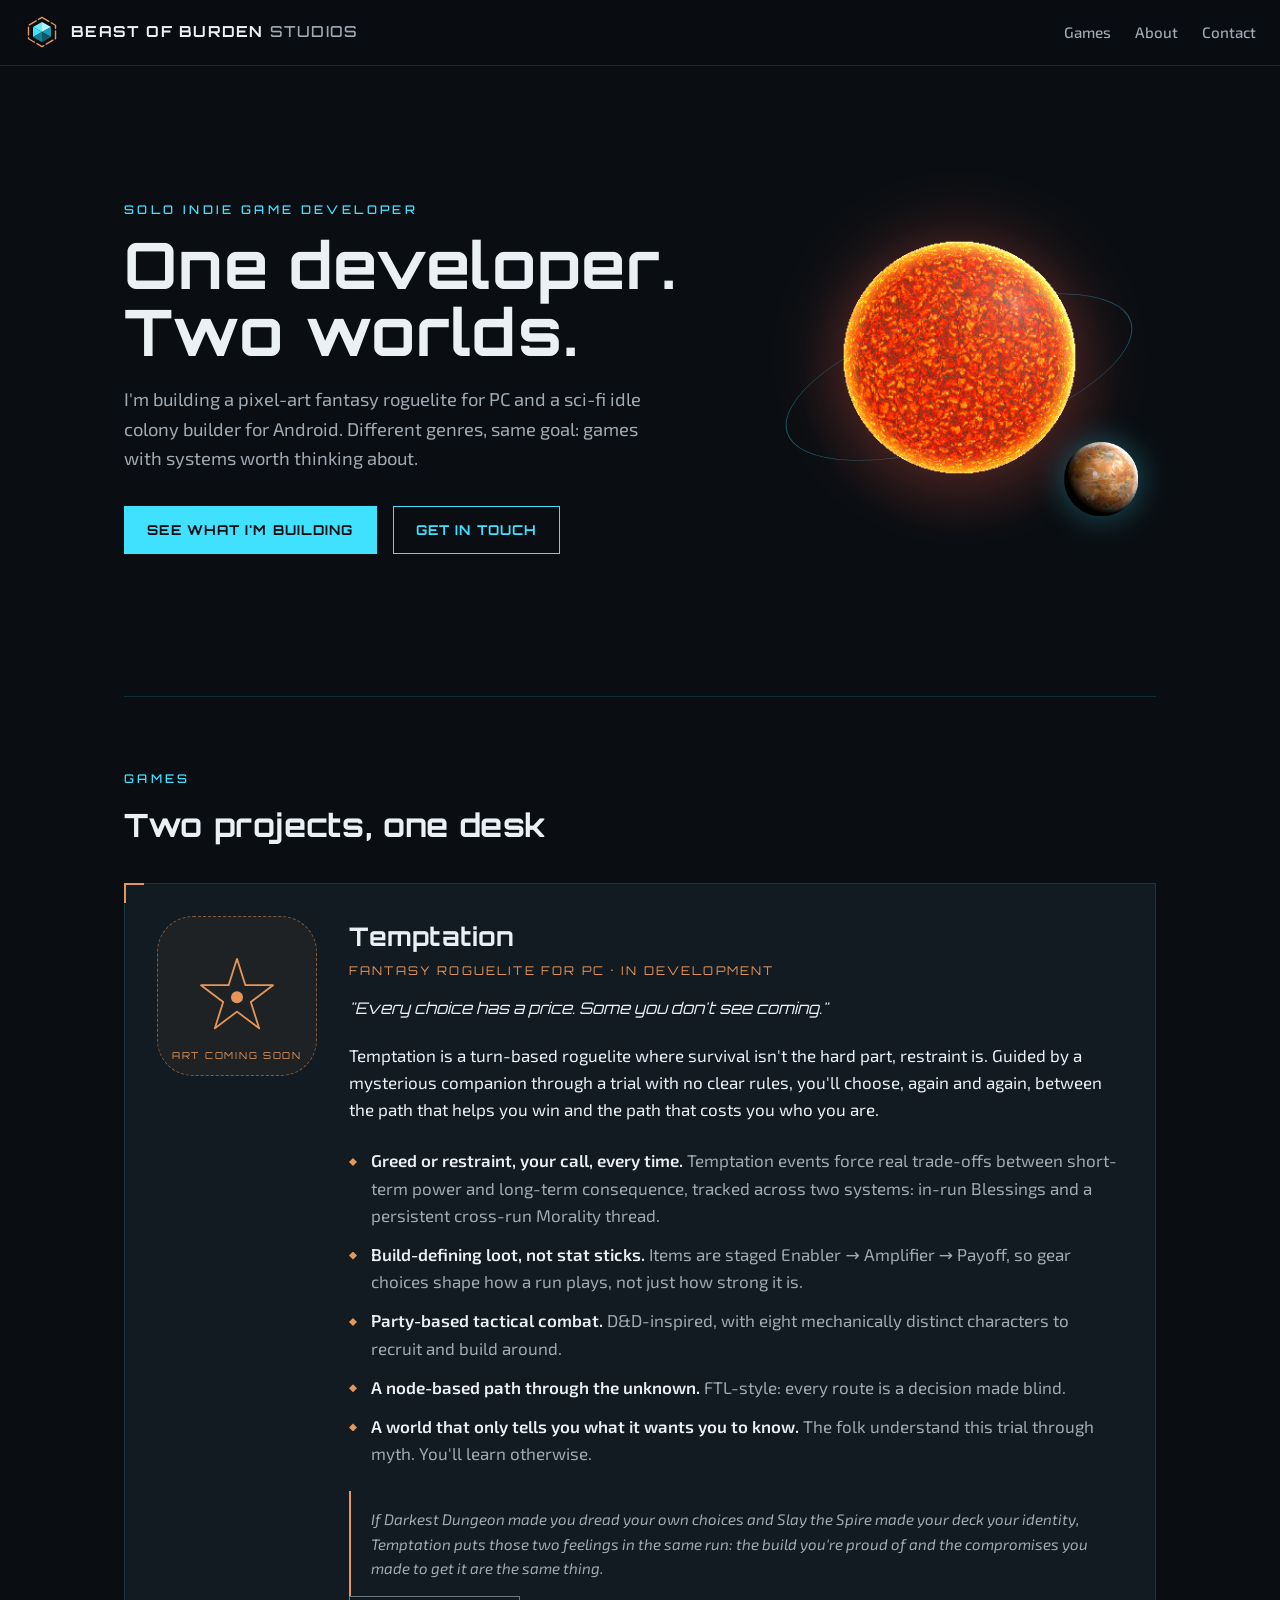
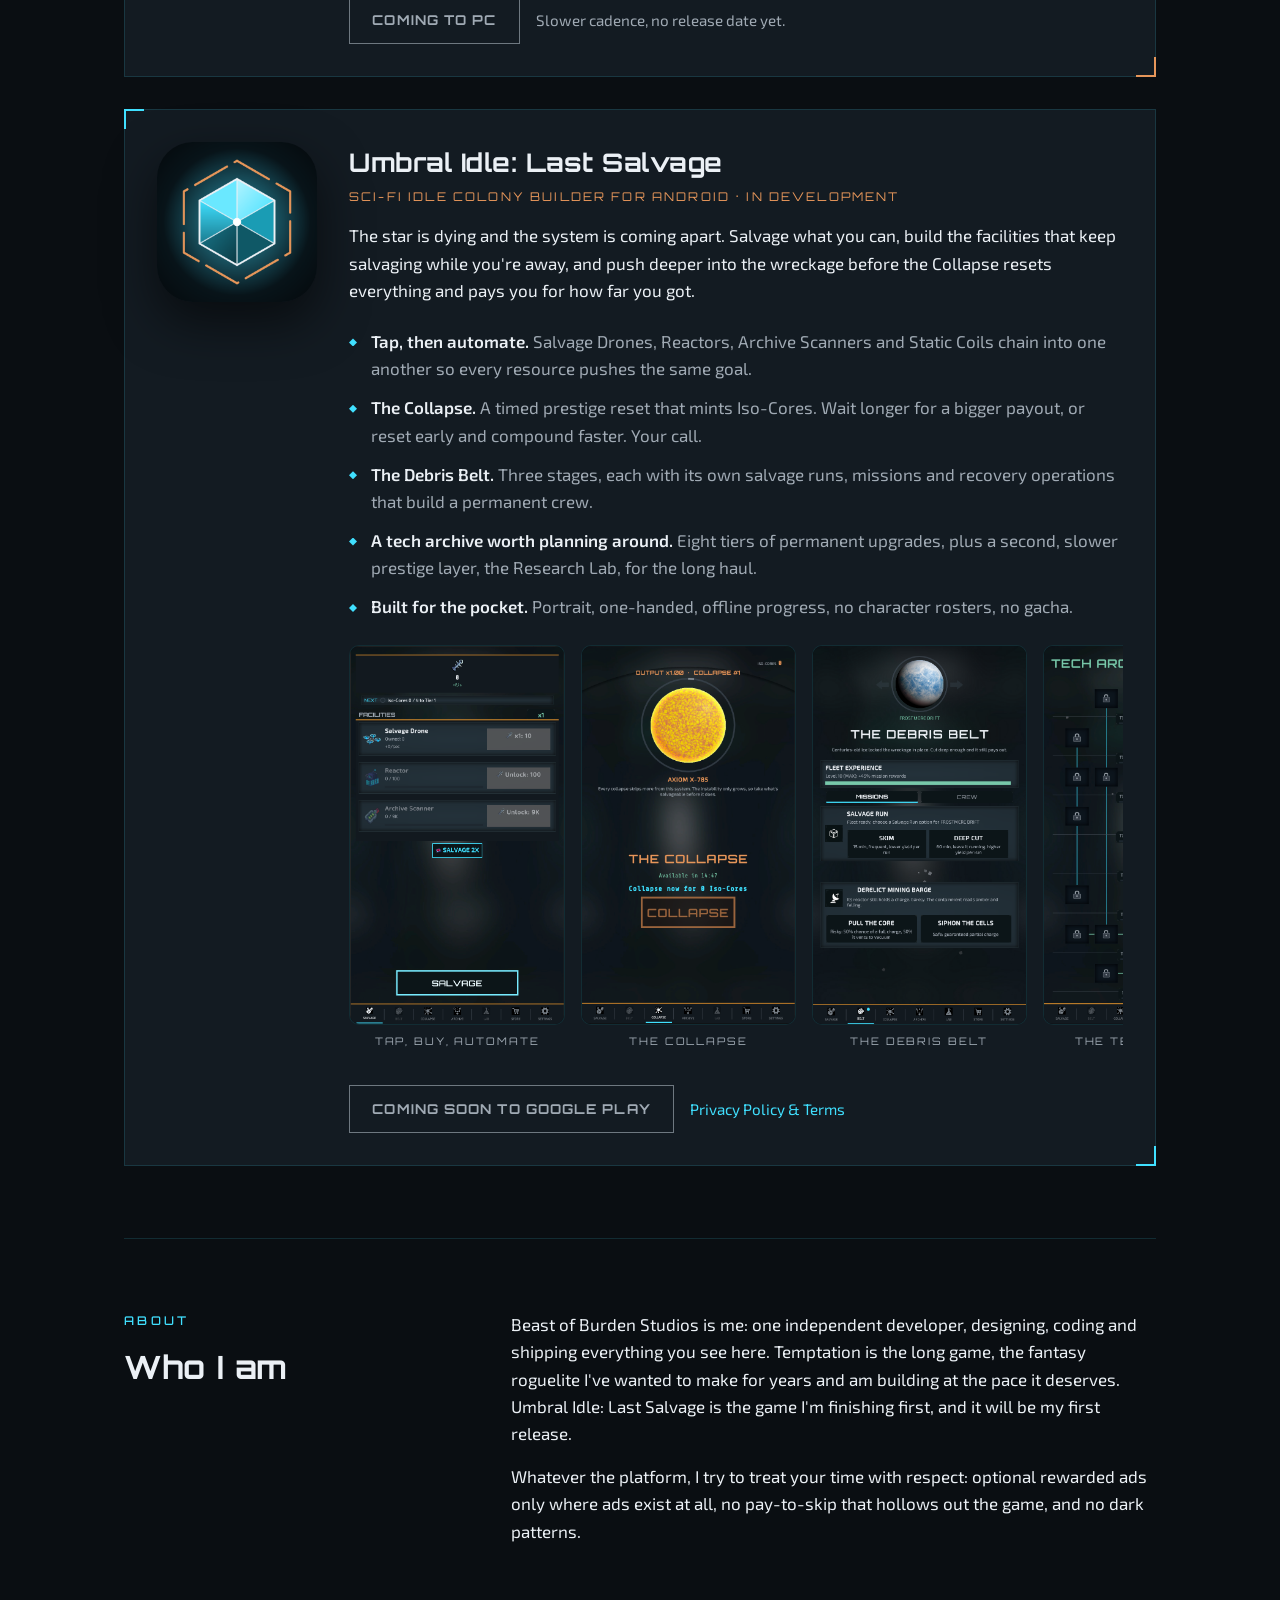
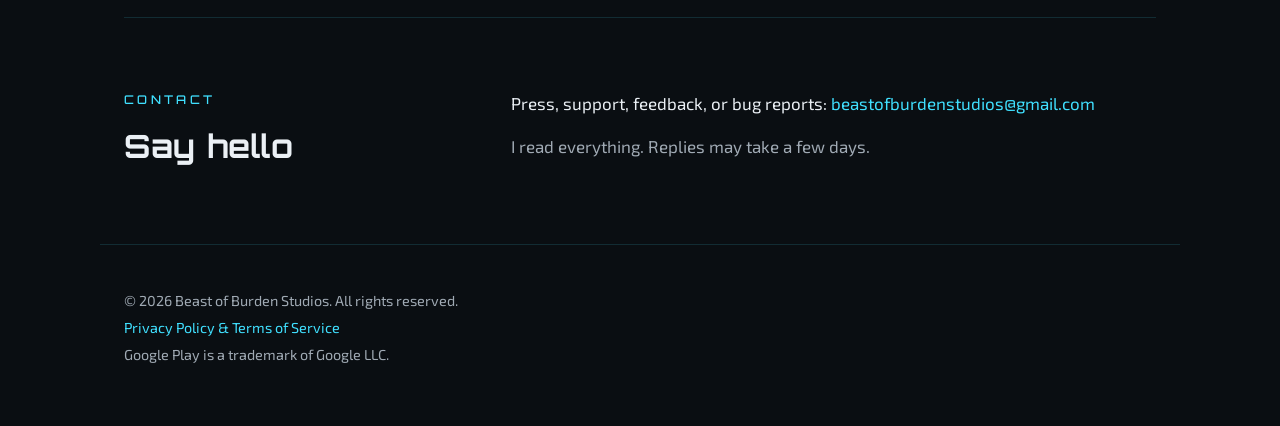
==== index.html @ b7d32b4c "Add Google Search Console site verification meta tag Co-Authored-By: Claude Fable 5 <noreply@anthrop" ====
<!DOCTYPE html>
<html lang="en">
<head>
<meta charset="UTF-8">
<meta name="viewport" content="width=device-width, initial-scale=1.0">
<meta name="google-site-verification" content="23ITUnuZRe6z1UtSCRKMqx7Kb_93StPmVyu-BBipAQg" />
<title>Beast of Burden Studios</title>
<meta name="description" content="Beast of Burden Studios is a solo indie game developer making Temptation, a turn-based fantasy roguelite for PC, and Umbral Idle: Last Salvage, a sci-fi idle colony builder for Android.">
<meta property="og:title" content="Beast of Burden Studios">
<meta property="og:description" content="Solo indie game developer. Making Temptation, a turn-based fantasy roguelite for PC, and Umbral Idle: Last Salvage, a sci-fi idle colony builder for Android.">
<meta property="og:image" content="assets/umbral-idle-icon.png">
<meta name="theme-color" content="#0a0e12">
<link rel="icon" type="image/png" href="assets/umbral-idle-icon.png">
<link rel="preconnect" href="https://fonts.googleapis.com">
<link rel="preconnect" href="https://fonts.gstatic.com" crossorigin>
<link href="https://fonts.googleapis.com/css2?family=Orbitron:wght@500;700&family=Exo+2:ital,wght@0,400;0,500;0,600;1,400;1,500&display=swap" rel="stylesheet">
<link rel="stylesheet" href="style.css">
</head>
<body>

<header class="site-header">
  <a class="brand" href="#top" aria-label="Beast of Burden Studios home">
    <svg class="brand-mark" viewBox="0 0 64 64" width="36" height="36" aria-hidden="true">
      <path d="M32 6 L56 20 L56 44 L32 58 L8 44 L8 20 Z" fill="none" stroke="#E6965A" stroke-width="2.5" stroke-dasharray="14 5" stroke-linecap="round" stroke-linejoin="round"/>
      <path d="M32 14 L32 32 L48 23 Z" fill="#B4F4FF"/>
      <path d="M32 14 L16 23 L32 32 Z" fill="#6AE8FF"/>
      <path d="M16 23 L16 41 L32 32 Z" fill="#40E0FF"/>
      <path d="M32 32 L48 23 L48 41 Z" fill="#1A9CB4"/>
      <path d="M16 41 L32 50 L32 32 Z" fill="#1A7C90"/>
      <path d="M32 32 L48 41 L32 50 Z" fill="#0F5866"/>
    </svg>
    <span class="brand-name">Beast of Burden <span class="brand-thin">Studios</span></span>
  </a>
  <nav class="site-nav" aria-label="Primary">
    <a href="#games">Games</a>
    <a href="#about">About</a>
    <a href="#contact">Contact</a>
  </nav>
</header>

<main id="top">

  <section class="hero">
    <div class="hero-copy">
      <p class="eyebrow">Solo indie game developer</p>
      <h1>One developer.<br>Two worlds.</h1>
      <p class="lede">I'm building a pixel-art fantasy roguelite for PC and a sci-fi idle colony builder for Android. Different genres, same goal: games with systems worth thinking about.</p>
      <div class="hero-actions">
        <a class="button button-primary" href="#games">See what I'm building</a>
        <a class="button button-ghost" href="#contact">Get in touch</a>
      </div>
    </div>
    <div class="hero-art" aria-hidden="true">
      <img class="hero-sun" src="assets/red-sun.png" alt="" width="256" height="256">
      <img class="hero-planet" src="assets/planet-barren.png" alt="" width="256" height="256">
    </div>
  </section>

  <section id="games" class="section">
    <div class="section-head">
      <p class="eyebrow">Games</p>
      <h2>Two projects, one desk</h2>
    </div>

    <article class="game-card game-card--fantasy">
      <div class="game-art game-art--placeholder" aria-hidden="true">
        <svg viewBox="0 0 160 160" width="160" height="160">
          <path d="M80 18 L94 62 L140 62 L103 90 L117 134 L80 106 L43 134 L57 90 L20 62 L66 62 Z" fill="none" stroke="#E6965A" stroke-width="3" stroke-linejoin="round"/>
          <circle cx="80" cy="82" r="10" fill="#E6965A"/>
        </svg>
        <span class="game-art-note">Art coming soon</span>
      </div>
      <div class="game-body">
        <h3 class="game-title">Temptation</h3>
        <p class="game-tag game-tag--ember">Fantasy roguelite for PC · In development</p>
        <p class="game-tagline">"Every choice has a price. Some you don't see coming."</p>
        <p>Temptation is a turn-based roguelite where survival isn't the hard part, restraint is. Guided by a mysterious companion through a trial with no clear rules, you'll choose, again and again, between the path that helps you win and the path that costs you who you are.</p>
        <ul class="feature-list feature-list--ember">
          <li><span class="feature-title">Greed or restraint, your call, every time.</span> Temptation events force real trade-offs between short-term power and long-term consequence, tracked across two systems: in-run Blessings and a persistent cross-run Morality thread.</li>
          <li><span class="feature-title">Build-defining loot, not stat sticks.</span> Items are staged Enabler → Amplifier → Payoff, so gear choices shape how a run plays, not just how strong it is.</li>
          <li><span class="feature-title">Party-based tactical combat.</span> D&amp;D-inspired, with eight mechanically distinct characters to recruit and build around.</li>
          <li><span class="feature-title">A node-based path through the unknown.</span> FTL-style: every route is a decision made blind.</li>
          <li><span class="feature-title">A world that only tells you what it wants you to know.</span> The folk understand this trial through myth. You'll learn otherwise.</li>
        </ul>
        <blockquote class="game-quote">If Darkest Dungeon made you dread your own choices and Slay the Spire made your deck your identity, Temptation puts those two feelings in the same run: the build you're proud of and the compromises you made to get it are the same thing.</blockquote>
        <div class="game-actions">
          <span class="button button-disabled" aria-disabled="true">Coming to PC</span>
          <span class="muted text-link">Slower cadence, no release date yet.</span>
        </div>
      </div>
    </article>

    <article class="game-card">
      <img class="game-icon" src="assets/umbral-idle-icon.png" alt="Umbral Idle: Last Salvage app icon" width="160" height="160">
      <div class="game-body">
        <h3 class="game-title">Umbral Idle: Last Salvage</h3>
        <p class="game-tag">Sci-fi idle colony builder for Android · In development</p>
        <p>The star is dying and the system is coming apart. Salvage what you can, build the facilities that keep salvaging while you're away, and push deeper into the wreckage before the Collapse resets everything and pays you for how far you got.</p>
        <ul class="feature-list">
          <li><span class="feature-title">Tap, then automate.</span> Salvage Drones, Reactors, Archive Scanners and Static Coils chain into one another so every resource pushes the same goal.</li>
          <li><span class="feature-title">The Collapse.</span> A timed prestige reset that mints Iso-Cores. Wait longer for a bigger payout, or reset early and compound faster. Your call.</li>
          <li><span class="feature-title">The Debris Belt.</span> Three stages, each with its own salvage runs, missions and recovery operations that build a permanent crew.</li>
          <li><span class="feature-title">A tech archive worth planning around.</span> Eight tiers of permanent upgrades, plus a second, slower prestige layer, the Research Lab, for the long haul.</li>
          <li><span class="feature-title">Built for the pocket.</span> Portrait, one-handed, offline progress, no character rosters, no gacha.</li>
        </ul>
        <div class="screenshot-strip" role="group" aria-label="Umbral Idle: Last Salvage screenshots">
          <figure class="screenshot">
            <img src="assets/screenshots/salvage.png" alt="The Salvage screen: facility list with Salvage Drone, Reactor and Archive Scanner above a large SALVAGE tap button" width="701" height="1237" loading="lazy">
            <figcaption>Tap, buy, automate</figcaption>
          </figure>
          <figure class="screenshot">
            <img src="assets/screenshots/collapse.png" alt="The Collapse screen: a dying red star above a floor-countdown ring and the Collapse button" width="696" height="1238" loading="lazy">
            <figcaption>The Collapse</figcaption>
          </figure>
          <figure class="screenshot">
            <img src="assets/screenshots/belt.png" alt="The Debris Belt screen: a planet with stage navigation arrows above Missions and Crew tabs" width="695" height="1233" loading="lazy">
            <figcaption>The Debris Belt</figcaption>
          </figure>
          <figure class="screenshot">
            <img src="assets/screenshots/archive.png" alt="The Tech Archive screen: a branching node graph of upgrades split into Iso-Core tiers" width="696" height="1236" loading="lazy">
            <figcaption>The Tech Archive</figcaption>
          </figure>
          <figure class="screenshot">
            <img src="assets/screenshots/lab.png" alt="The Research Lab screen: the Genesis Sequence chain from Matter toward Solar Systems" width="696" height="1233" loading="lazy">
            <figcaption>The Research Lab</figcaption>
          </figure>
          <figure class="screenshot">
            <img src="assets/screenshots/splash.png" alt="The Umbral Idle: Last Salvage title card, the app icon over a starfield" width="695" height="1233" loading="lazy">
            <figcaption>Title card</figcaption>
          </figure>
        </div>
        <div class="game-actions">
          <span class="button button-disabled" aria-disabled="true">Coming soon to Google Play</span>
          <a class="text-link" href="https://jumentous.github.io/Project-ISO/">Privacy Policy &amp; Terms</a>
        </div>
      </div>
    </article>
  </section>

  <section id="about" class="section section-split">
    <div class="section-head">
      <p class="eyebrow">About</p>
      <h2>Who I am</h2>
    </div>
    <div class="prose">
      <p>Beast of Burden Studios is me: one independent developer, designing, coding and shipping everything you see here. Temptation is the long game, the fantasy roguelite I've wanted to make for years and am building at the pace it deserves. Umbral Idle: Last Salvage is the game I'm finishing first, and it will be my first release.</p>
      <p>Whatever the platform, I try to treat your time with respect: optional rewarded ads only where ads exist at all, no pay-to-skip that hollows out the game, and no dark patterns.</p>
    </div>
  </section>

  <section id="contact" class="section section-split">
    <div class="section-head">
      <p class="eyebrow">Contact</p>
      <h2>Say hello</h2>
    </div>
    <div class="prose">
      <p>Press, support, feedback, or bug reports: <a href="mailto:beastofburdenstudios@gmail.com">beastofburdenstudios@gmail.com</a></p>
      <p class="muted">I read everything. Replies may take a few days.</p>
    </div>
  </section>

</main>

<footer class="site-footer">
  <p>&copy; <span id="year">2026</span> Beast of Burden Studios. All rights reserved.</p>
  <p><a href="https://jumentous.github.io/Project-ISO/">Privacy Policy &amp; Terms of Service</a></p>
  <p class="muted">Google Play is a trademark of Google LLC.</p>
</footer>

<script>document.getElementById('year').textContent = new Date().getFullYear();</script>
</body>
</html>
---- style.css ----
/* Beast of Burden Studios — studio site.
   Palette lifted from the game's UI (MVP.uss): near-black ground,
   accent cyan, ember orange, cool grey text. Type: Orbitron for display,
   Exo 2 for body — the same pairing the game uses. */

:root {
  --bg: #0a0e12;
  --bg-raised: #10161c;
  --bg-panel: #131b22;
  --fg: #ebf0f5;
  --muted: #a0aab4;
  --dim: #6e7880;
  --accent: #40e0ff;
  --accent-deep: #1a9cb4;
  --ember: #e6965a;
  --rule: rgba(64, 224, 255, 0.14);
  --max: 1080px;
  --display: "Orbitron", "Eurostile", "Bank Gothic", system-ui, sans-serif;
  --body: "Exo 2", "Segoe UI", system-ui, sans-serif;
}

* { box-sizing: border-box; }
html { scroll-behavior: smooth; }
body {
  margin: 0;
  background: var(--bg);
  color: var(--fg);
  font-family: var(--body);
  font-size: 17px;
  line-height: 1.6;
  -webkit-font-smoothing: antialiased;
}
img { max-width: 100%; height: auto; display: block; }
a { color: var(--accent); text-decoration: none; }
a:hover { color: #a0eeff; text-decoration: underline; text-underline-offset: 3px; }

h1, h2, h3, .brand-name, .button, .eyebrow {
  font-family: var(--display);
  letter-spacing: 0.02em;
}
h1 {
  font-size: clamp(2.2rem, 5.5vw, 4rem);
  line-height: 1.05;
  margin: 0 0 1.25rem;
  font-weight: 700;
}
h2 {
  font-size: clamp(1.4rem, 3vw, 2rem);
  margin: 0;
  font-weight: 700;
}
.eyebrow {
  color: var(--accent);
  font-size: 0.75rem;
  letter-spacing: 0.28em;
  text-transform: uppercase;
  margin: 0 0 0.75rem;
  font-weight: 500;
}
.muted { color: var(--muted); }

/* Header */
.site-header {
  position: sticky;
  top: 0;
  z-index: 10;
  display: flex;
  align-items: center;
  justify-content: space-between;
  gap: 1rem;
  padding: 0.9rem 1.5rem;
  background: rgba(10, 14, 18, 0.85);
  backdrop-filter: blur(10px);
  border-bottom: 1px solid var(--rule);
}
.brand {
  display: flex;
  align-items: center;
  gap: 0.7rem;
  color: var(--fg);
}
.brand:hover { text-decoration: none; color: var(--fg); }
.brand-mark { flex-shrink: 0; }
.brand-name {
  font-size: 0.95rem;
  font-weight: 700;
  letter-spacing: 0.08em;
  text-transform: uppercase;
}
.brand-thin { font-weight: 500; color: var(--muted); }
.site-nav { display: flex; gap: 1.5rem; }
.site-nav a {
  color: var(--muted);
  font-size: 0.95rem;
  font-weight: 500;
}
.site-nav a:hover { color: var(--accent); text-decoration: none; }

/* Layout */
main { max-width: var(--max); margin: 0 auto; padding: 0 1.5rem; }
.section {
  padding: 4.5rem 0;
  border-top: 1px solid var(--rule);
}
.section-head { margin-bottom: 2rem; }
.section-split {
  display: grid;
  grid-template-columns: minmax(0, 1fr) minmax(0, 2fr);
  gap: 2rem 4rem;
}
.section-split .section-head { margin-bottom: 0; }
.prose p { margin: 0 0 1rem; }
.prose p:last-child { margin-bottom: 0; }

/* Hero */
.hero {
  display: grid;
  grid-template-columns: minmax(0, 3fr) minmax(0, 2fr);
  align-items: center;
  gap: 3rem;
  padding: 5rem 0 5.5rem;
  min-height: min(70vh, 640px);
}
.lede {
  font-size: 1.15rem;
  color: var(--muted);
  max-width: 34rem;
  margin: 0 0 2rem;
}
.hero-actions, .game-actions {
  display: flex;
  flex-wrap: wrap;
  align-items: center;
  gap: 1rem;
}
.hero-art {
  position: relative;
  aspect-ratio: 1;
  max-width: 420px;
  width: 100%;
  justify-self: center;
}
.hero-art::before {
  content: "";
  position: absolute;
  inset: 8%;
  border-radius: 50%;
  background: radial-gradient(circle, rgba(220, 80, 70, 0.28) 0%, rgba(220, 80, 70, 0) 68%);
}
.hero-art::after {
  content: "";
  position: absolute;
  inset: 4%;
  border-radius: 50%;
  border: 1.5px solid var(--accent);
  opacity: 0.35;
  transform: rotate(-18deg) scaleY(0.36);
}
.hero-sun {
  position: absolute;
  width: 62%;
  left: 19%;
  top: 14%;
  filter: drop-shadow(0 0 40px rgba(220, 80, 70, 0.35));
  animation: drift 14s ease-in-out infinite;
}
.hero-planet {
  position: absolute;
  width: 20%;
  right: 4%;
  bottom: 14%;
  filter: drop-shadow(0 0 16px rgba(64, 224, 255, 0.35));
  animation: drift 9s ease-in-out infinite reverse;
}
@keyframes drift {
  0%, 100% { transform: translateY(0); }
  50% { transform: translateY(-8px); }
}
@media (prefers-reduced-motion: reduce) {
  .hero-sun, .hero-planet { animation: none; }
  html { scroll-behavior: auto; }
}

/* Buttons */
.button {
  display: inline-flex;
  align-items: center;
  justify-content: center;
  min-height: 48px;
  padding: 0.7rem 1.4rem;
  border: 1.5px solid var(--accent);
  font-size: 0.85rem;
  font-weight: 700;
  letter-spacing: 0.08em;
  text-transform: uppercase;
  color: var(--accent);
  background: transparent;
  transition: background 0.15s, color 0.15s, box-shadow 0.15s;
}
.button:hover { text-decoration: none; }
.button-primary { background: var(--accent); color: var(--bg); }
.button-primary:hover { background: #7ae9ff; color: var(--bg); box-shadow: 0 0 24px rgba(64, 224, 255, 0.35); }
.button-ghost:hover { background: rgba(64, 224, 255, 0.12); color: var(--accent); }
.button-disabled {
  border-color: var(--dim);
  color: var(--muted);
  cursor: default;
}
.text-link { font-size: 0.95rem; }

/* Game card */
.game-card {
  display: grid;
  grid-template-columns: 160px minmax(0, 1fr);
  gap: 2rem;
  padding: 2rem;
  background: var(--bg-panel);
  border: 1px solid var(--rule);
  position: relative;
}
.game-card::before,
.game-card::after {
  content: "";
  position: absolute;
  width: 18px;
  height: 18px;
  border: 2px solid var(--accent);
}
.game-card::before { top: -1px; left: -1px; border-right: 0; border-bottom: 0; }
.game-card::after { bottom: -1px; right: -1px; border-left: 0; border-top: 0; }
.game-icon {
  width: 160px;
  height: 160px;
  border-radius: 36px;
  box-shadow: 0 20px 50px rgba(0, 0, 0, 0.55);
}
.game-card + .game-card { margin-top: 2rem; }
.game-title {
  font-size: clamp(1.25rem, 2.4vw, 1.6rem);
  margin: 0 0 0.25rem;
  font-weight: 700;
}
/* Temptation has no sourced art yet: an honest placeholder panel, same
   footprint as the Umbral icon, never a stand-in illustration. */
.game-art--placeholder {
  width: 160px;
  height: 160px;
  border-radius: 36px;
  border: 1.5px dashed rgba(230, 150, 90, 0.5);
  background: rgba(230, 150, 90, 0.06);
  display: flex;
  flex-direction: column;
  align-items: center;
  justify-content: center;
  gap: 0.25rem;
  position: relative;
}
.game-art--placeholder svg { width: 96px; height: 96px; }
.game-art-note {
  position: absolute;
  bottom: 12px;
  font-family: var(--display);
  font-size: 0.6rem;
  letter-spacing: 0.18em;
  text-transform: uppercase;
  color: var(--ember);
}
.game-card--fantasy::before,
.game-card--fantasy::after { border-color: var(--ember); }
.feature-list.feature-list--ember li::before { background: var(--ember); }
.game-tag {
  color: var(--ember);
  font-family: var(--display);
  font-size: 0.75rem;
  letter-spacing: 0.18em;
  text-transform: uppercase;
  margin: 0.25rem 0 1rem;
}
.game-body p { margin-top: 0; }
.feature-list {
  list-style: none;
  padding: 0;
  margin: 1.5rem 0;
  display: grid;
  gap: 0.75rem;
}
.feature-list li {
  padding-left: 1.4rem;
  position: relative;
  color: var(--muted);
}
.feature-list li::before {
  content: "";
  position: absolute;
  left: 0;
  top: 0.62em;
  width: 8px;
  height: 8px;
  background: var(--accent);
  clip-path: polygon(50% 0, 100% 50%, 50% 100%, 0 50%);
}
.feature-title { color: var(--fg); font-weight: 600; }

/* Screenshot strip — horizontally scrollable row of portrait phone
   captures inside the Umbral card; snap per shot, no scrollbar chrome
   theming beyond a thin accent track. */
.screenshot-strip {
  display: flex;
  gap: 1rem;
  margin: 1.5rem 0;
  overflow-x: auto;
  scroll-snap-type: x proximity;
  padding-bottom: 0.75rem;
  scrollbar-color: var(--accent-deep) var(--bg-raised);
  scrollbar-width: thin;
}
.screenshot {
  margin: 0;
  flex-shrink: 0;
  scroll-snap-align: start;
}
.screenshot img {
  height: 380px;
  width: auto;
  border: 1px solid var(--rule);
  border-radius: 10px;
  background: var(--bg);
}
.screenshot figcaption {
  margin-top: 0.5rem;
  font-family: var(--display);
  font-size: 0.65rem;
  letter-spacing: 0.18em;
  text-transform: uppercase;
  color: var(--muted);
  text-align: center;
}

/* Footer */
.site-footer {
  max-width: var(--max);
  margin: 0 auto;
  padding: 2.5rem 1.5rem 3.5rem;
  border-top: 1px solid var(--rule);
  color: var(--muted);
  font-size: 0.9rem;
}
.site-footer p { margin: 0.25rem 0; }

/* Responsive */
@media (max-width: 820px) {
  .hero { grid-template-columns: 1fr; padding: 3rem 0 3.5rem; min-height: 0; }
  .hero-art { max-width: 300px; order: -1; }
  .section-split { grid-template-columns: 1fr; gap: 1.25rem; }
  .game-card { grid-template-columns: 1fr; }
  .game-icon, .game-art--placeholder { width: 120px; height: 120px; border-radius: 27px; }
  .game-art--placeholder svg { width: 72px; height: 72px; }
}
@media (max-width: 520px) {
  body { font-size: 16px; }
  .site-header { padding: 0.75rem 1rem; }
  .brand-name { display: none; }
  .site-nav { gap: 1rem; }
  main { padding: 0 1rem; }
  .game-card { padding: 1.5rem; }
  .button { width: 100%; }
  .screenshot img { height: 300px; }
}

.game-tagline {
  font-family: var(--display);
  font-style: italic;
  font-size: 1rem;
  color: var(--fg);
  margin: 0 0 1.25rem;
}
.game-quote {
  margin: 1.5rem 0 0;
  padding: 1rem 1.25rem;
  border-left: 2px solid var(--ember);
  color: var(--muted);
  font-size: 0.95rem;
  font-style: italic;
}
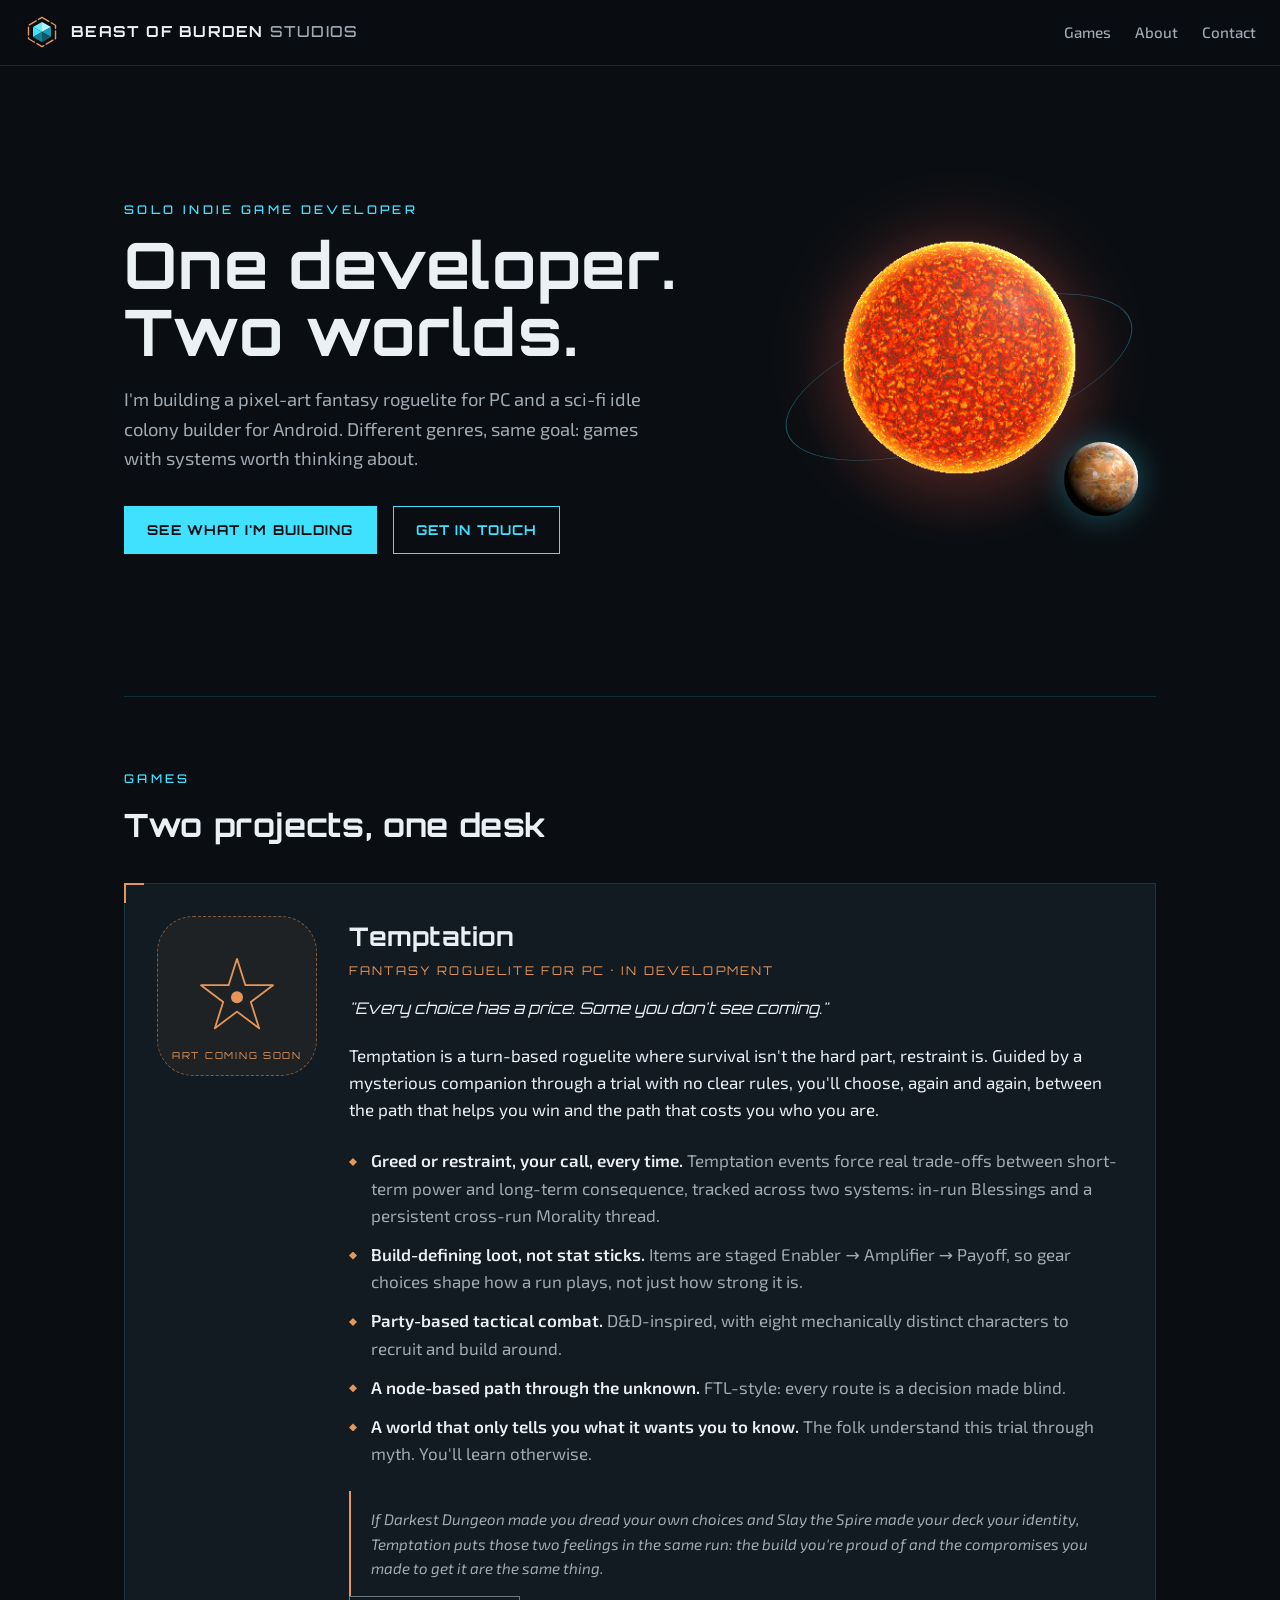
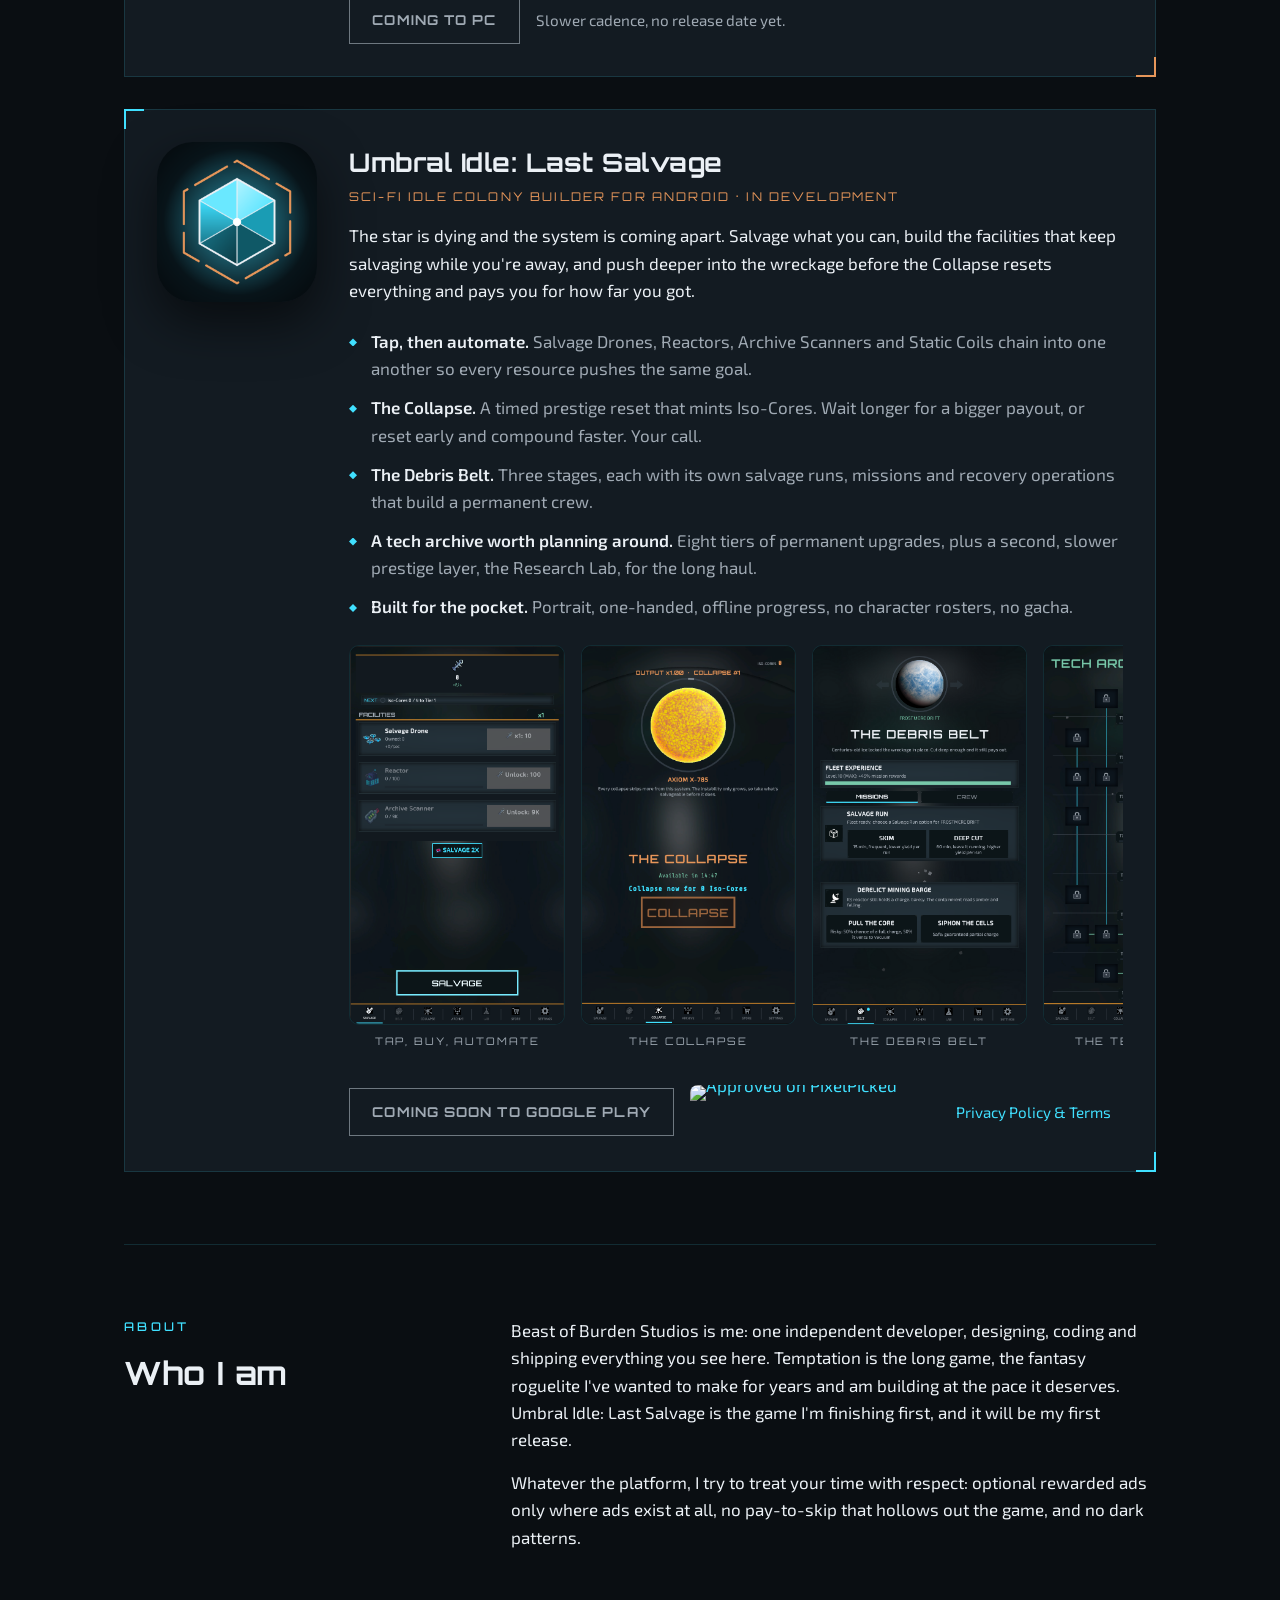
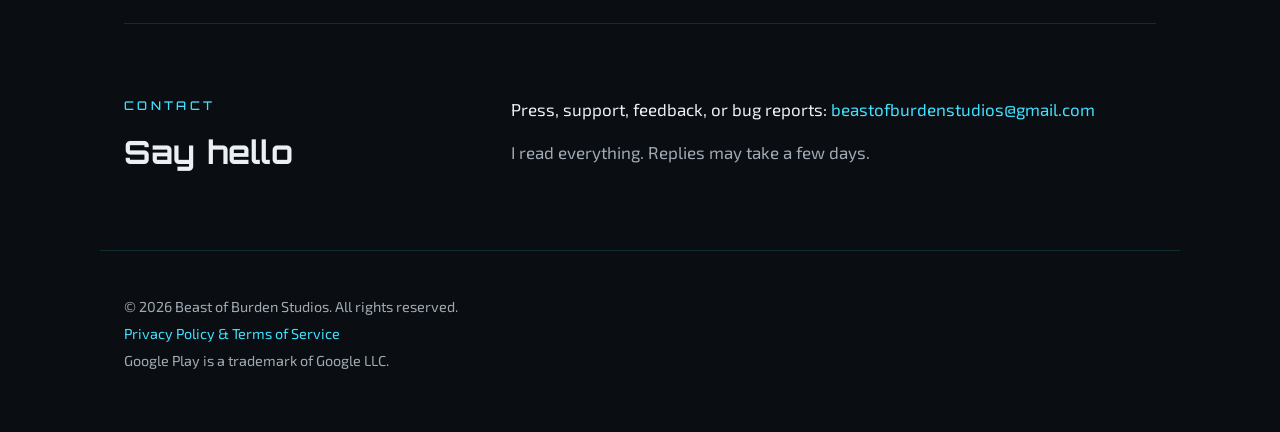
==== commit e48dcd50: "Add PixelPicked curation badge to the Umbral Idle card Co-Authored-By: Claude Fable 5 <noreply@anthr" ====
--- a/index.html
+++ b/index.html
@@ -131,6 +131,10 @@
         </div>
         <div class="game-actions">
           <span class="button button-disabled" aria-disabled="true">Coming soon to Google Play</span>
+          <!-- PixelPicked curation badge (live image served by PixelPicked; dark theme matches the site palette) -->
+          <a class="pixelpicked-badge" href="https://pixelpicked.com/game/2ogUSsJbodh/umbral-idle-last-salvage/" target="_blank" rel="noopener">
+            <img src="https://api.pixelpicked.com/api/badges/2ogUSsJbodh/live.png?theme=dark" width="250" height="54" alt="Approved on PixelPicked" loading="lazy" />
+          </a>
           <a class="text-link" href="https://jumentous.github.io/Project-ISO/">Privacy Policy &amp; Terms</a>
         </div>
       </div>
--- a/style.css
+++ b/style.css
@@ -382,3 +382,8 @@
   font-size: 0.95rem;
   font-style: italic;
 }
+
+/* PixelPicked badge: sits in the game-actions row beside the store button;
+   the badge PNG carries its own frame, so just size and align it. */
+.pixelpicked-badge { display: inline-flex; align-items: center; line-height: 0; }
+.pixelpicked-badge img { display: block; max-width: 100%; height: auto; border-radius: 8px; }
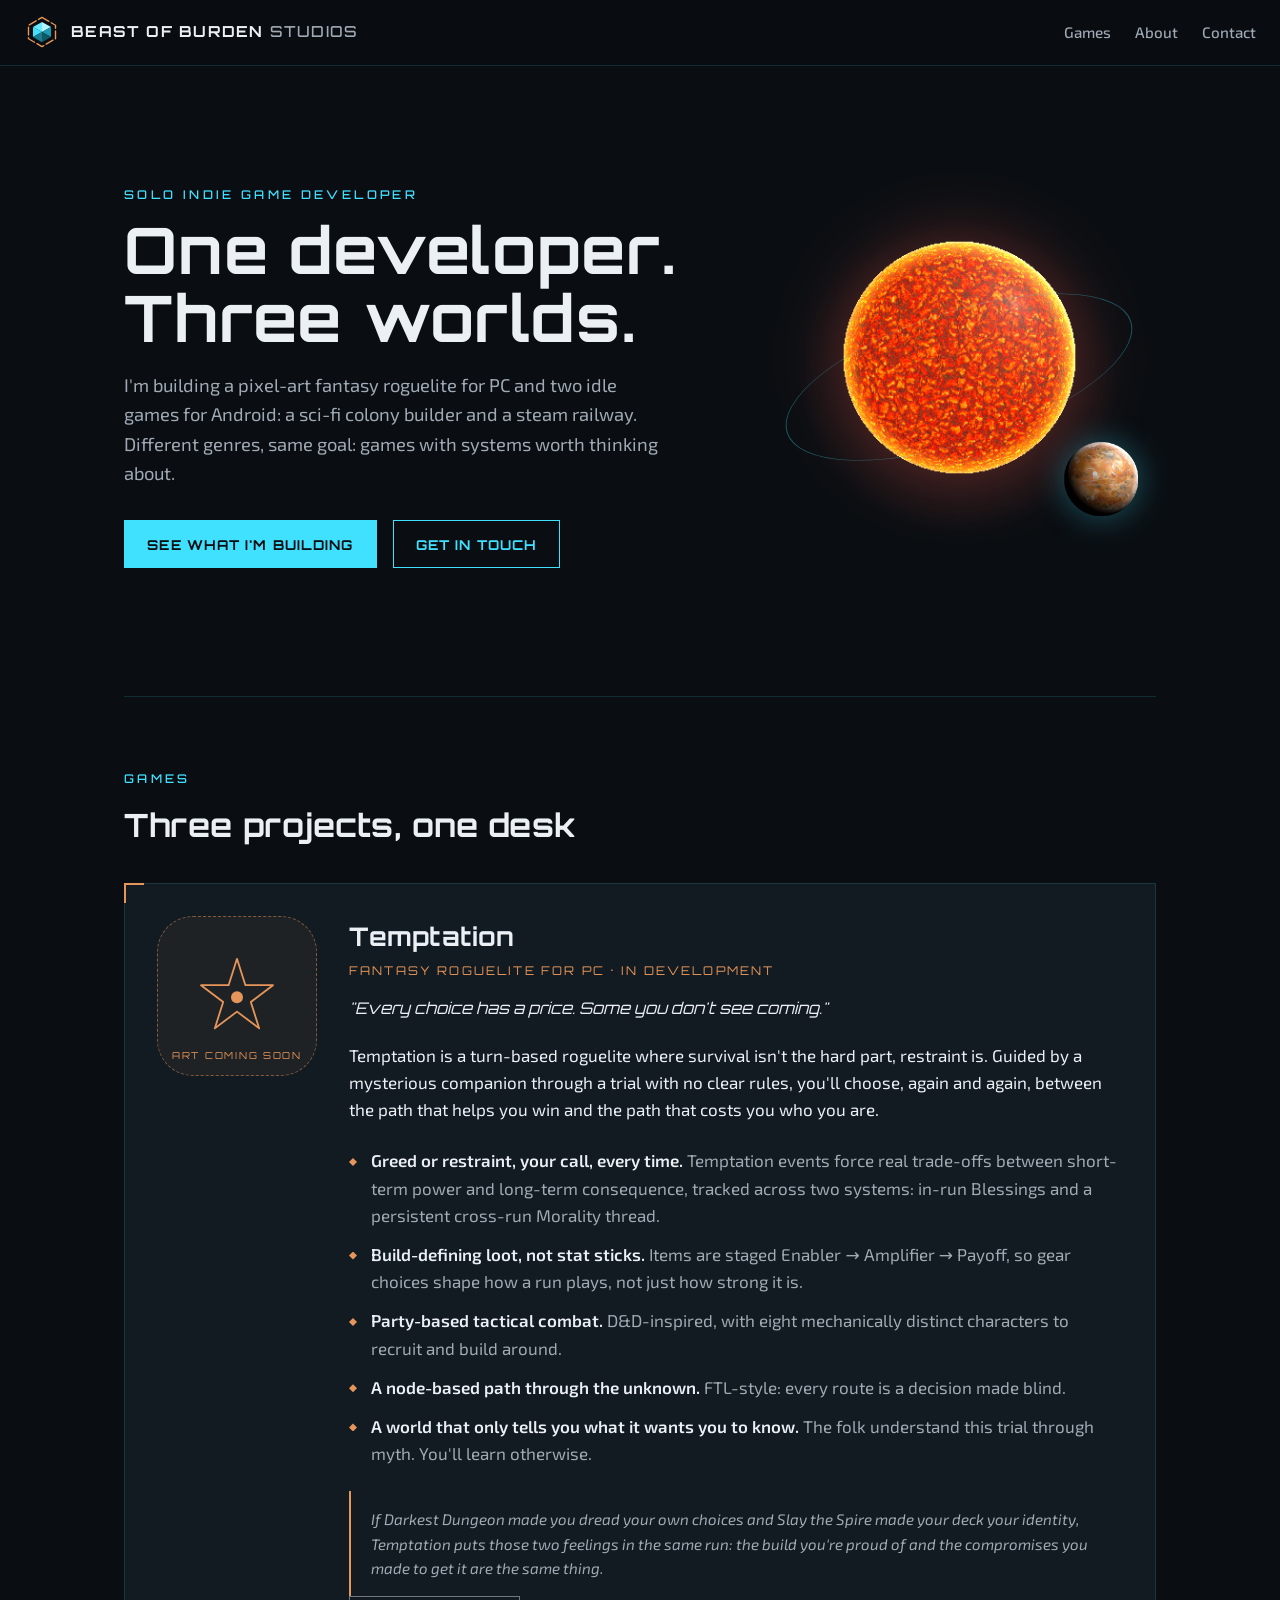
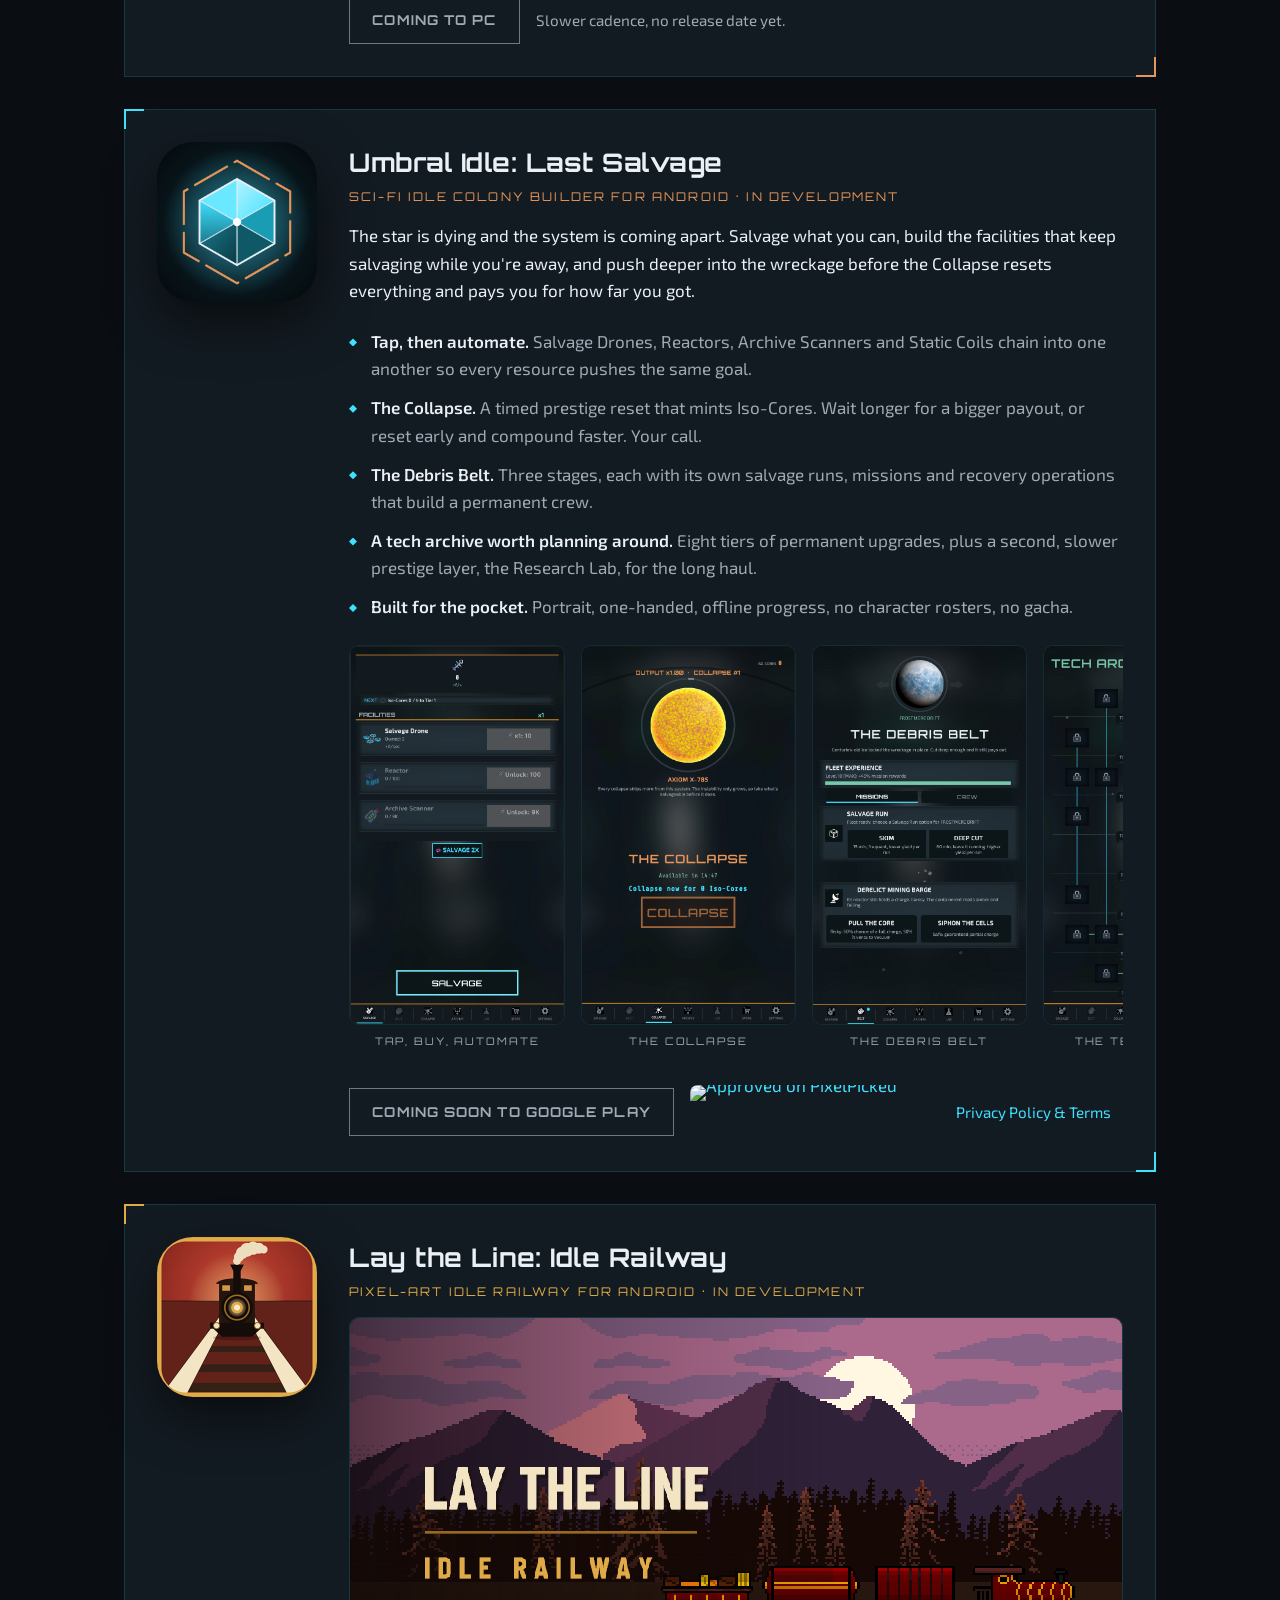
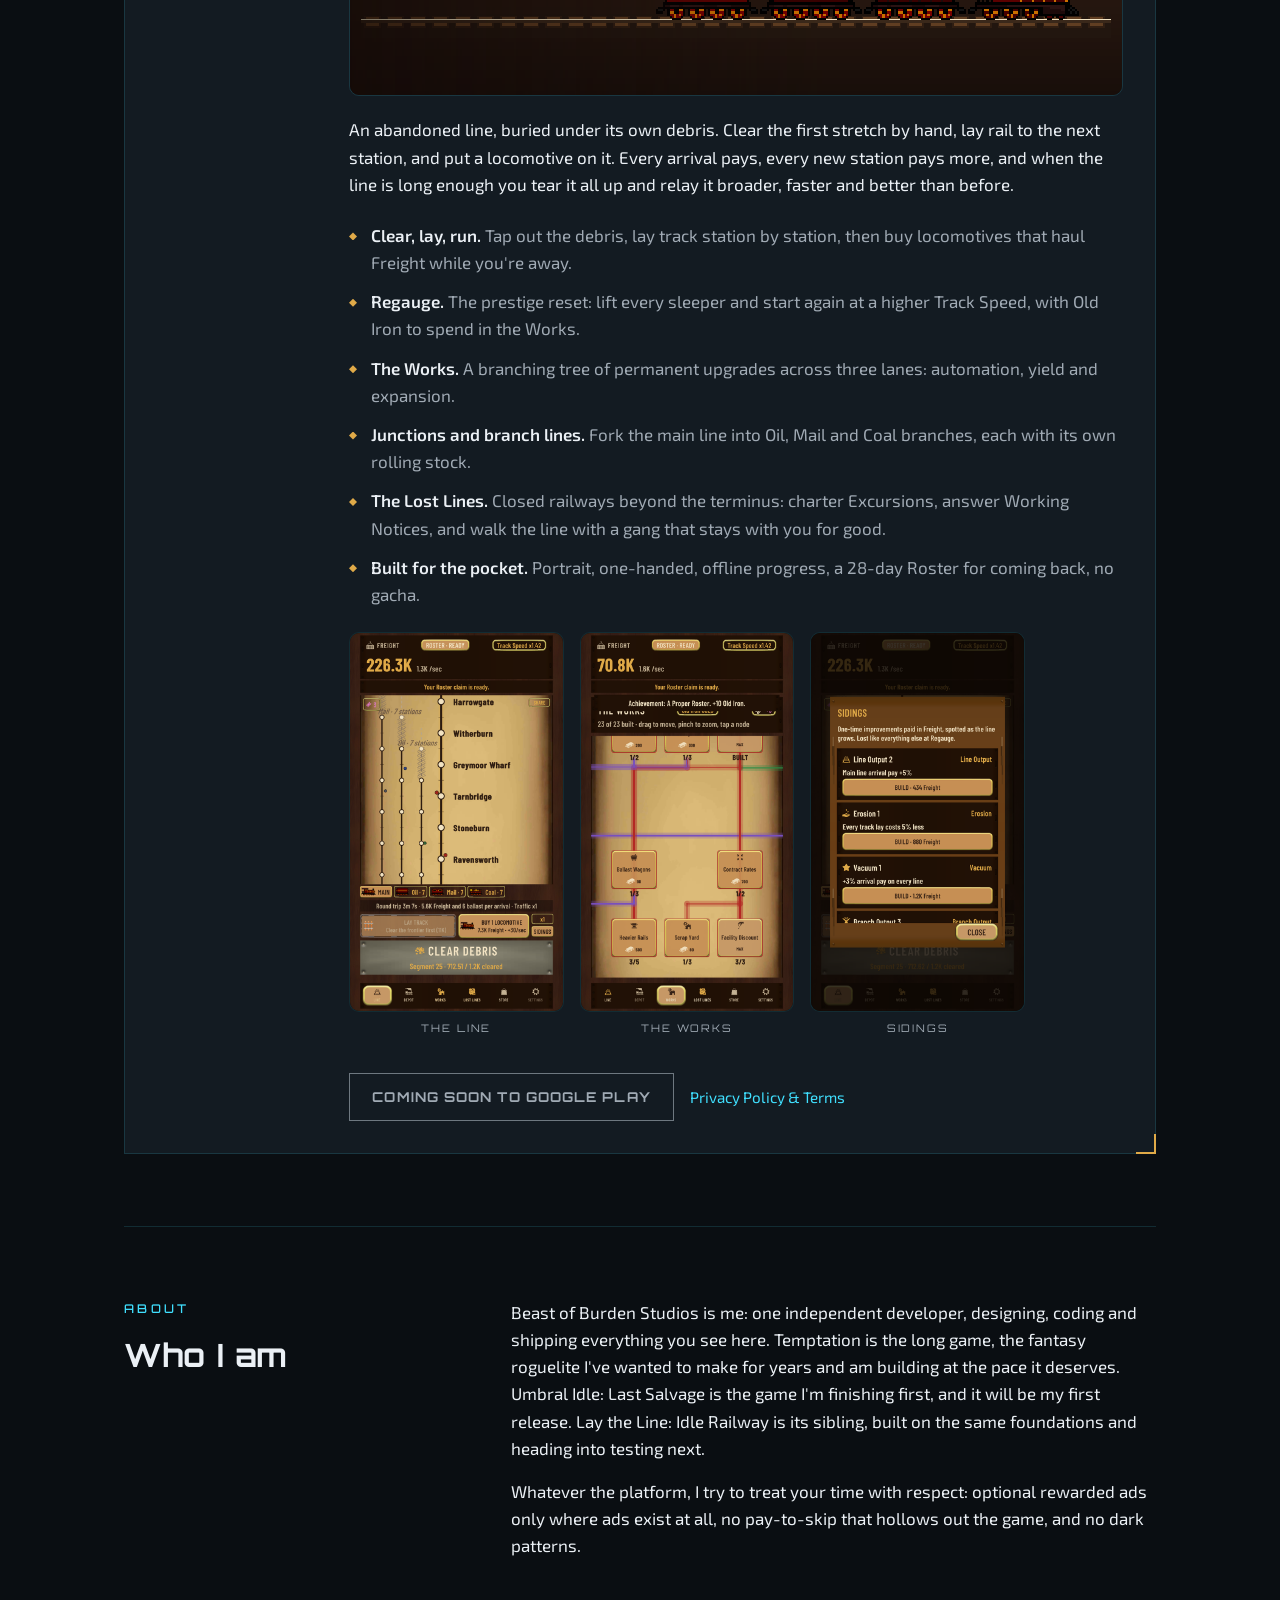
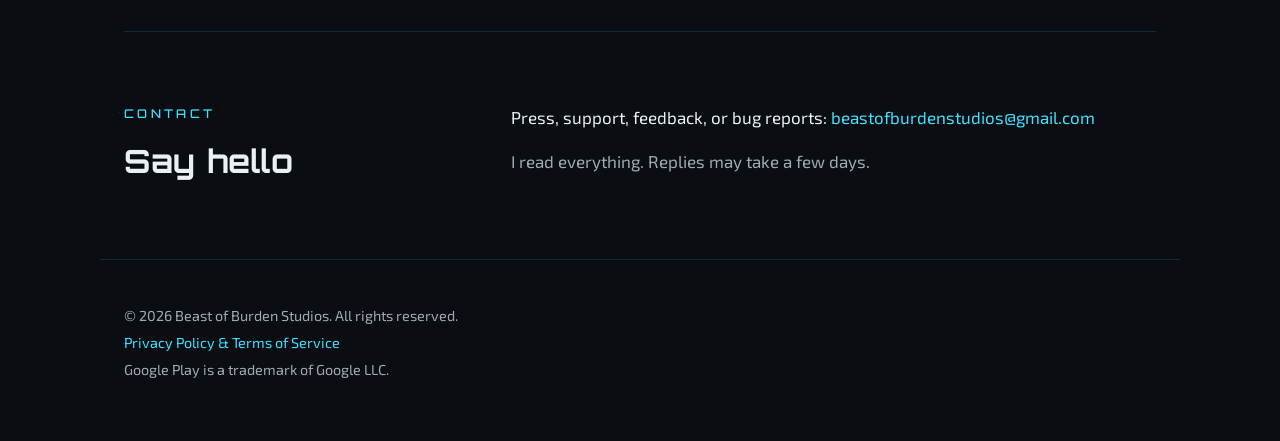
==== commit e4007de4: "Add Lay the Line: Idle Railway game card New card with app icon, feature banner, feature list and th" ====
--- a/index.html
+++ b/index.html
@@ -5,9 +5,9 @@
 <meta name="viewport" content="width=device-width, initial-scale=1.0">
 <meta name="google-site-verification" content="23ITUnuZRe6z1UtSCRKMqx7Kb_93StPmVyu-BBipAQg" />
 <title>Beast of Burden Studios</title>
-<meta name="description" content="Beast of Burden Studios is a solo indie game developer making Temptation, a turn-based fantasy roguelite for PC, and Umbral Idle: Last Salvage, a sci-fi idle colony builder for Android.">
+<meta name="description" content="Beast of Burden Studios is a solo indie game developer making Temptation, a turn-based fantasy roguelite for PC, and two idle games for Android: Umbral Idle: Last Salvage and Lay the Line: Idle Railway.">
 <meta property="og:title" content="Beast of Burden Studios">
-<meta property="og:description" content="Solo indie game developer. Making Temptation, a turn-based fantasy roguelite for PC, and Umbral Idle: Last Salvage, a sci-fi idle colony builder for Android.">
+<meta property="og:description" content="Solo indie game developer. Making Temptation, a turn-based fantasy roguelite for PC, and two idle games for Android: Umbral Idle: Last Salvage and Lay the Line: Idle Railway.">
 <meta property="og:image" content="assets/umbral-idle-icon.png">
 <meta name="theme-color" content="#0a0e12">
 <link rel="icon" type="image/png" href="assets/umbral-idle-icon.png">
@@ -43,8 +43,8 @@
   <section class="hero">
     <div class="hero-copy">
       <p class="eyebrow">Solo indie game developer</p>
-      <h1>One developer.<br>Two worlds.</h1>
-      <p class="lede">I'm building a pixel-art fantasy roguelite for PC and a sci-fi idle colony builder for Android. Different genres, same goal: games with systems worth thinking about.</p>
+      <h1>One developer.<br>Three worlds.</h1>
+      <p class="lede">I'm building a pixel-art fantasy roguelite for PC and two idle games for Android: a sci-fi colony builder and a steam railway. Different genres, same goal: games with systems worth thinking about.</p>
       <div class="hero-actions">
         <a class="button button-primary" href="#games">See what I'm building</a>
         <a class="button button-ghost" href="#contact">Get in touch</a>
@@ -59,7 +59,7 @@
   <section id="games" class="section">
     <div class="section-head">
       <p class="eyebrow">Games</p>
-      <h2>Two projects, one desk</h2>
+      <h2>Three projects, one desk</h2>
     </div>
 
     <article class="game-card game-card--fantasy">
@@ -139,6 +139,41 @@
         </div>
       </div>
     </article>
+    <article id="lay-the-line" class="game-card game-card--rail">
+      <img class="game-icon" src="assets/lay-the-line-icon.png" alt="Lay the Line: Idle Railway app icon" width="160" height="160">
+      <div class="game-body">
+        <h3 class="game-title">Lay the Line: Idle Railway</h3>
+        <p class="game-tag game-tag--rail">Pixel-art idle railway for Android · In development</p>
+        <img class="game-banner" src="assets/lay-the-line-feature.png" alt="A red steam locomotive hauling a tanker, a van and a loaded wagon past mountains at dusk" width="1024" height="500" loading="lazy">
+        <p>An abandoned line, buried under its own debris. Clear the first stretch by hand, lay rail to the next station, and put a locomotive on it. Every arrival pays, every new station pays more, and when the line is long enough you tear it all up and relay it broader, faster and better than before.</p>
+        <ul class="feature-list feature-list--rail">
+          <li><span class="feature-title">Clear, lay, run.</span> Tap out the debris, lay track station by station, then buy locomotives that haul Freight while you're away.</li>
+          <li><span class="feature-title">Regauge.</span> The prestige reset: lift every sleeper and start again at a higher Track Speed, with Old Iron to spend in the Works.</li>
+          <li><span class="feature-title">The Works.</span> A branching tree of permanent upgrades across three lanes: automation, yield and expansion.</li>
+          <li><span class="feature-title">Junctions and branch lines.</span> Fork the main line into Oil, Mail and Coal branches, each with its own rolling stock.</li>
+          <li><span class="feature-title">The Lost Lines.</span> Closed railways beyond the terminus: charter Excursions, answer Working Notices, and walk the line with a gang that stays with you for good.</li>
+          <li><span class="feature-title">Built for the pocket.</span> Portrait, one-handed, offline progress, a 28-day Roster for coming back, no gacha.</li>
+        </ul>
+        <div class="screenshot-strip" role="group" aria-label="Lay the Line: Idle Railway screenshots">
+          <figure class="screenshot">
+            <img src="assets/screenshots/laytheline/line.png" alt="The Line screen: a parchment map of stations with three branch lines, above the Lay Track, Buy Locomotive and Clear Debris buttons" width="700" height="1244" loading="lazy">
+            <figcaption>The Line</figcaption>
+          </figure>
+          <figure class="screenshot">
+            <img src="assets/screenshots/laytheline/works.png" alt="The Works screen: a tree of upgrade nodes joined by coloured lanes" width="700" height="1244" loading="lazy">
+            <figcaption>The Works</figcaption>
+          </figure>
+          <figure class="screenshot">
+            <img src="assets/screenshots/laytheline/sidings.png" alt="The Sidings sheet: one-time line improvements bought with Freight" width="700" height="1244" loading="lazy">
+            <figcaption>Sidings</figcaption>
+          </figure>
+        </div>
+        <div class="game-actions">
+          <span class="button button-disabled" aria-disabled="true">Coming soon to Google Play</span>
+          <a class="text-link" href="https://jumentous.github.io/Project-ISO/">Privacy Policy &amp; Terms</a>
+        </div>
+      </div>
+    </article>
   </section>
 
   <section id="about" class="section section-split">
@@ -147,7 +182,7 @@
       <h2>Who I am</h2>
     </div>
     <div class="prose">
-      <p>Beast of Burden Studios is me: one independent developer, designing, coding and shipping everything you see here. Temptation is the long game, the fantasy roguelite I've wanted to make for years and am building at the pace it deserves. Umbral Idle: Last Salvage is the game I'm finishing first, and it will be my first release.</p>
+      <p>Beast of Burden Studios is me: one independent developer, designing, coding and shipping everything you see here. Temptation is the long game, the fantasy roguelite I've wanted to make for years and am building at the pace it deserves. Umbral Idle: Last Salvage is the game I'm finishing first, and it will be my first release. Lay the Line: Idle Railway is its sibling, built on the same foundations and heading into testing next.</p>
       <p>Whatever the platform, I try to treat your time with respect: optional rewarded ads only where ads exist at all, no pay-to-skip that hollows out the game, and no dark patterns.</p>
     </div>
   </section>
--- a/style.css
+++ b/style.css
@@ -13,6 +13,7 @@
   --accent: #40e0ff;
   --accent-deep: #1a9cb4;
   --ember: #e6965a;
+  --brass: #e0aa48;
   --rule: rgba(64, 224, 255, 0.14);
   --max: 1080px;
   --display: "Orbitron", "Eurostile", "Bank Gothic", system-ui, sans-serif;
@@ -268,6 +269,20 @@
 .game-card--fantasy::before,
 .game-card--fantasy::after { border-color: var(--ember); }
 .feature-list.feature-list--ember li::before { background: var(--ember); }
+/* Lay the Line: brass accent from the game's own palette */
+.game-card--rail::before,
+.game-card--rail::after { border-color: var(--brass); }
+.game-tag.game-tag--rail { color: var(--brass); }
+.feature-list.feature-list--rail li::before { background: var(--brass); }
+.game-banner {
+  display: block;
+  width: 100%;
+  height: auto;
+  margin: 0 0 1.25rem;
+  border: 1px solid var(--rule);
+  border-radius: 10px;
+  image-rendering: pixelated;
+}
 .game-tag {
   color: var(--ember);
   font-family: var(--display);
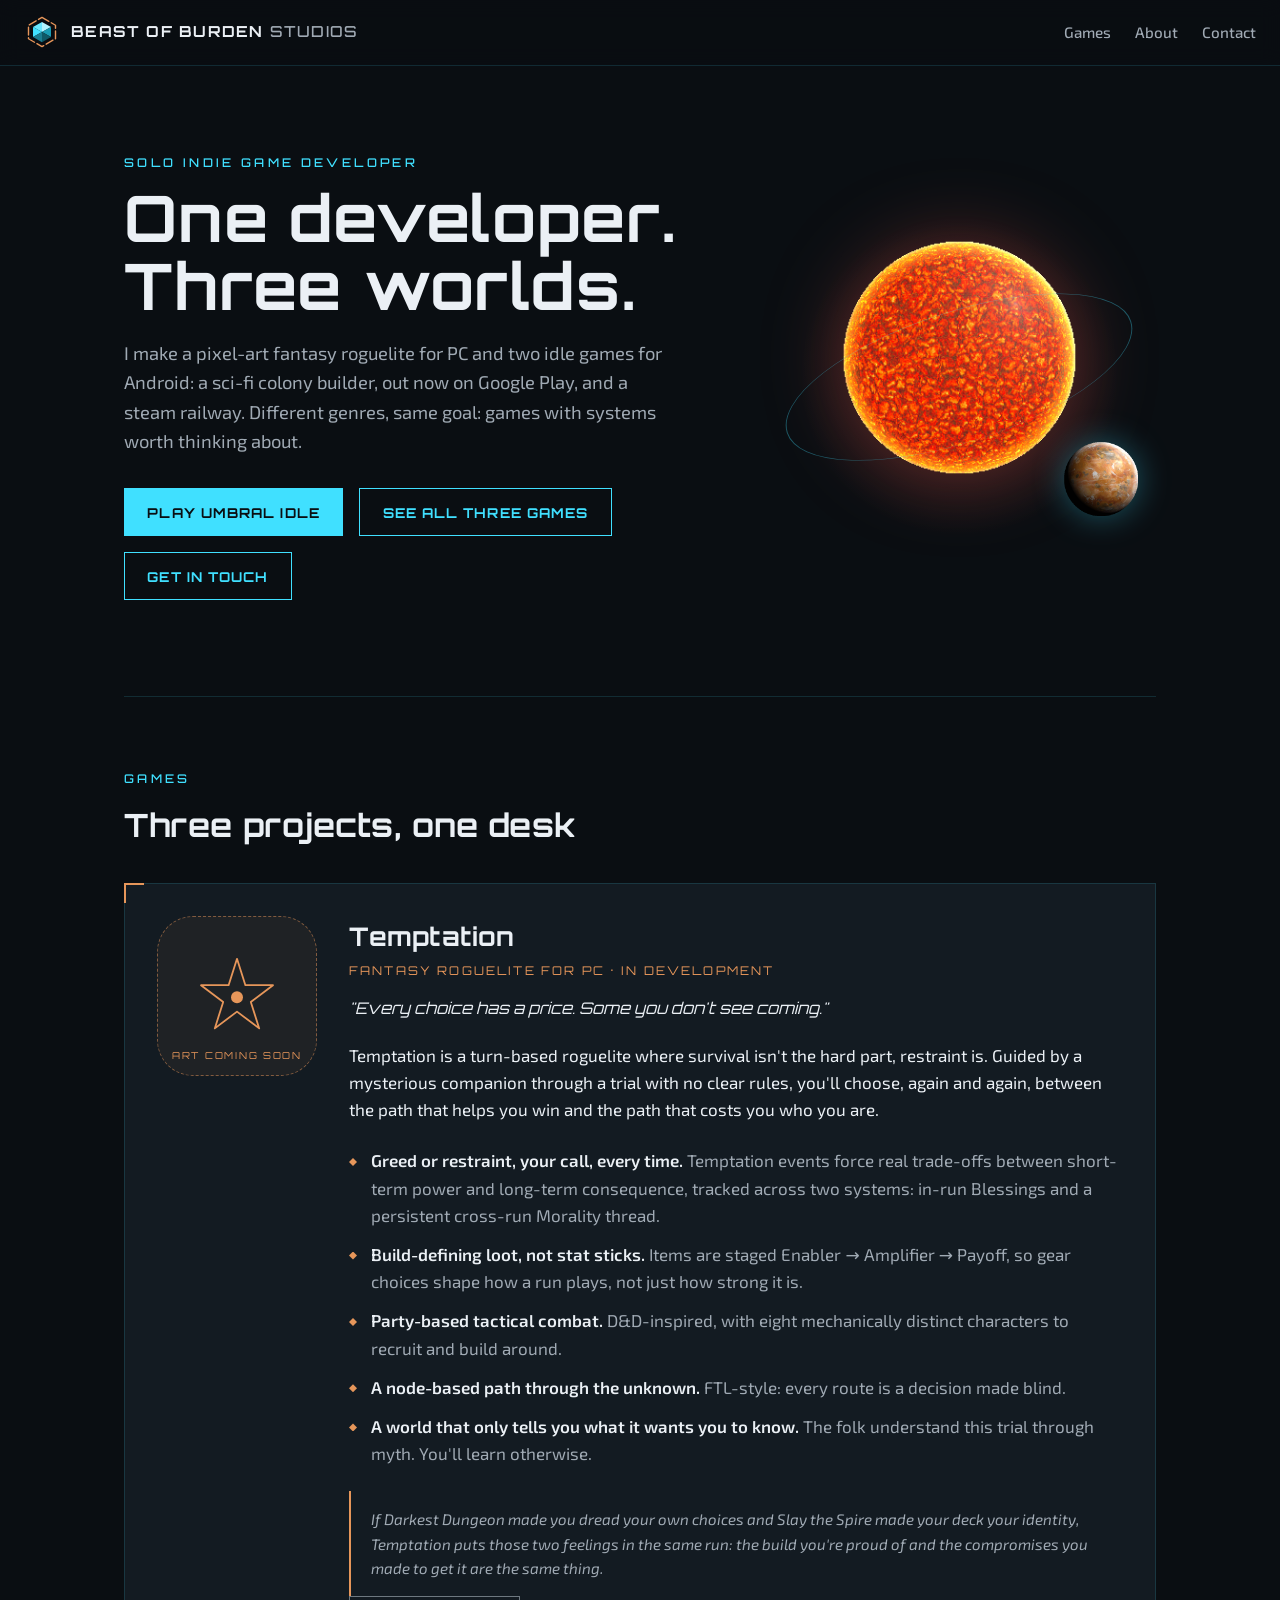
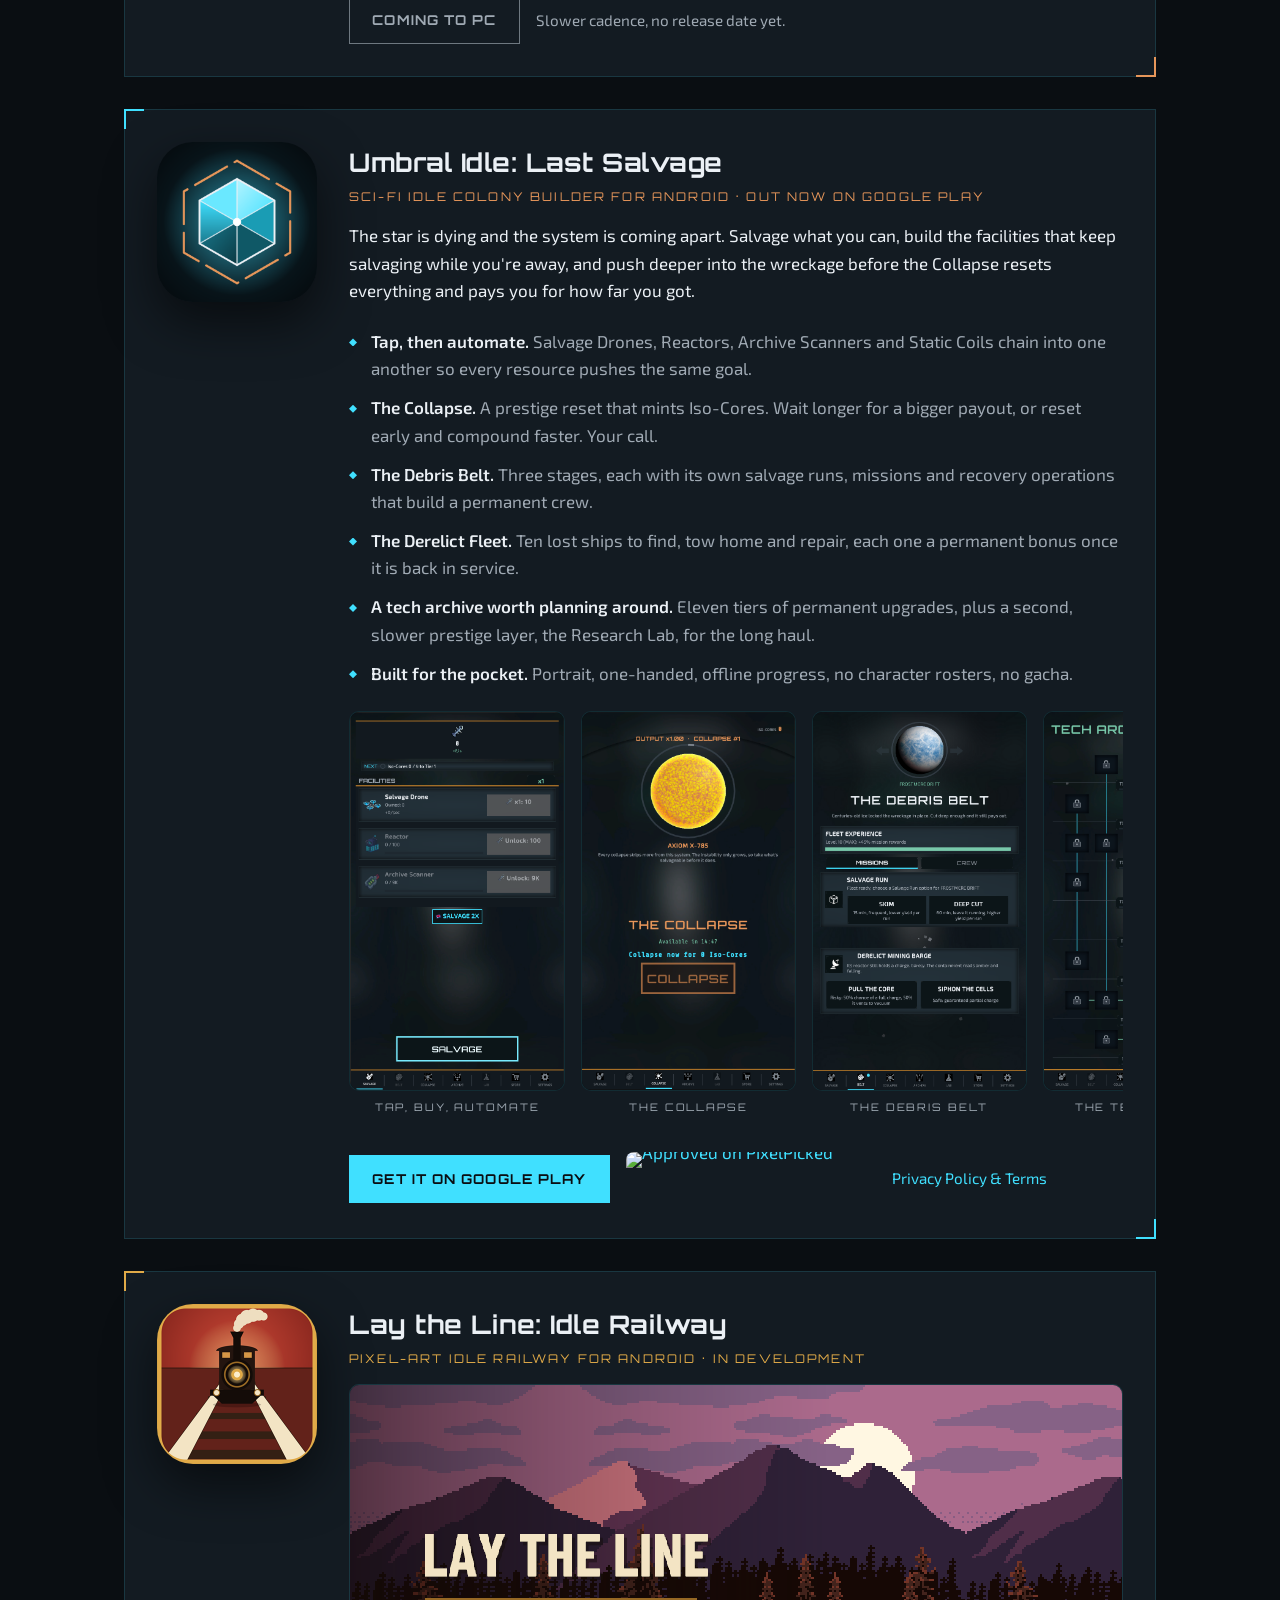
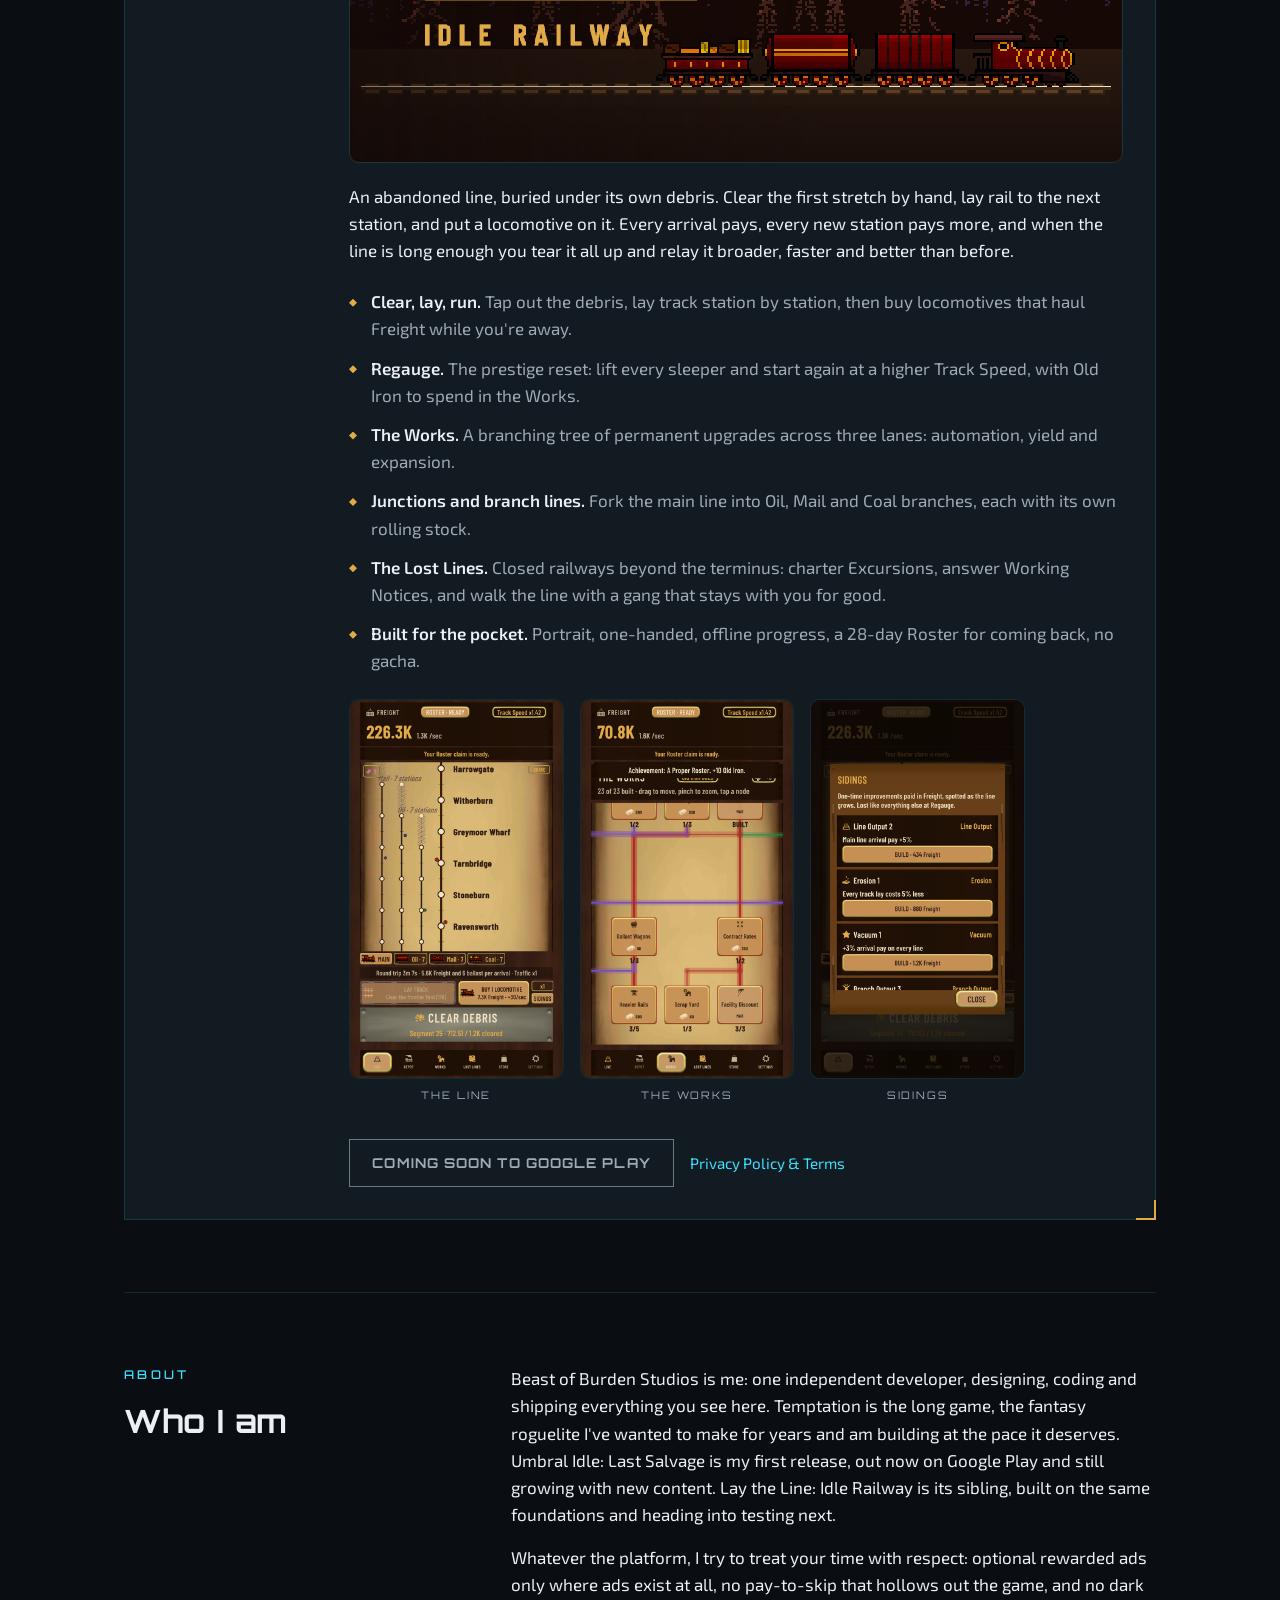
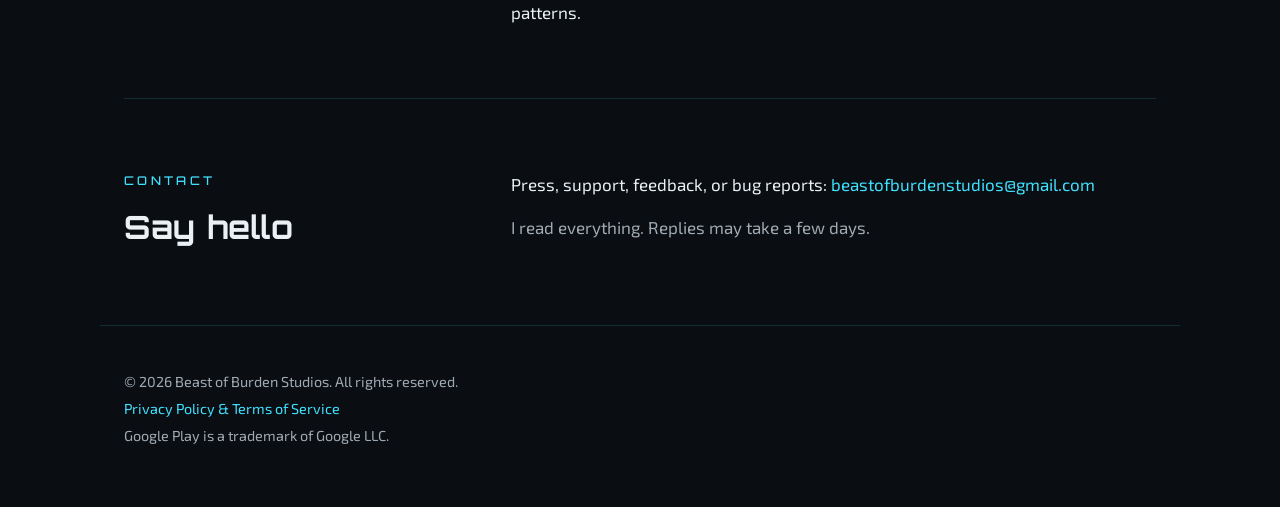
==== commit f98a190d: "Umbral Idle: Last Salvage is live: Google Play buttons, out-now copy, Derelict Fleet and eleven-tier" ====
--- a/index.html
+++ b/index.html
@@ -5,9 +5,9 @@
 <meta name="viewport" content="width=device-width, initial-scale=1.0">
 <meta name="google-site-verification" content="23ITUnuZRe6z1UtSCRKMqx7Kb_93StPmVyu-BBipAQg" />
 <title>Beast of Burden Studios</title>
-<meta name="description" content="Beast of Burden Studios is a solo indie game developer making Temptation, a turn-based fantasy roguelite for PC, and two idle games for Android: Umbral Idle: Last Salvage and Lay the Line: Idle Railway.">
+<meta name="description" content="Beast of Burden Studios is a solo indie game developer making Temptation, a turn-based fantasy roguelite for PC, and two idle games for Android: Umbral Idle: Last Salvage, out now on Google Play, and Lay the Line: Idle Railway.">
 <meta property="og:title" content="Beast of Burden Studios">
-<meta property="og:description" content="Solo indie game developer. Making Temptation, a turn-based fantasy roguelite for PC, and two idle games for Android: Umbral Idle: Last Salvage and Lay the Line: Idle Railway.">
+<meta property="og:description" content="Solo indie game developer. Making Temptation, a turn-based fantasy roguelite for PC, and two idle games for Android: Umbral Idle: Last Salvage, out now on Google Play, and Lay the Line: Idle Railway.">
 <meta property="og:image" content="assets/umbral-idle-icon.png">
 <meta name="theme-color" content="#0a0e12">
 <link rel="icon" type="image/png" href="assets/umbral-idle-icon.png">
@@ -44,9 +44,10 @@
     <div class="hero-copy">
       <p class="eyebrow">Solo indie game developer</p>
       <h1>One developer.<br>Three worlds.</h1>
-      <p class="lede">I'm building a pixel-art fantasy roguelite for PC and two idle games for Android: a sci-fi colony builder and a steam railway. Different genres, same goal: games with systems worth thinking about.</p>
+      <p class="lede">I make a pixel-art fantasy roguelite for PC and two idle games for Android: a sci-fi colony builder, out now on Google Play, and a steam railway. Different genres, same goal: games with systems worth thinking about.</p>
       <div class="hero-actions">
-        <a class="button button-primary" href="#games">See what I'm building</a>
+        <a class="button button-primary" href="https://play.google.com/store/apps/details?id=com.beastofburdenstudios.projectiso" target="_blank" rel="noopener">Play Umbral Idle</a>
+        <a class="button button-ghost" href="#games">See all three games</a>
         <a class="button button-ghost" href="#contact">Get in touch</a>
       </div>
     </div>
@@ -94,13 +95,14 @@
       <img class="game-icon" src="assets/umbral-idle-icon.png" alt="Umbral Idle: Last Salvage app icon" width="160" height="160">
       <div class="game-body">
         <h3 class="game-title">Umbral Idle: Last Salvage</h3>
-        <p class="game-tag">Sci-fi idle colony builder for Android · In development</p>
+        <p class="game-tag">Sci-fi idle colony builder for Android · Out now on Google Play</p>
         <p>The star is dying and the system is coming apart. Salvage what you can, build the facilities that keep salvaging while you're away, and push deeper into the wreckage before the Collapse resets everything and pays you for how far you got.</p>
         <ul class="feature-list">
           <li><span class="feature-title">Tap, then automate.</span> Salvage Drones, Reactors, Archive Scanners and Static Coils chain into one another so every resource pushes the same goal.</li>
-          <li><span class="feature-title">The Collapse.</span> A timed prestige reset that mints Iso-Cores. Wait longer for a bigger payout, or reset early and compound faster. Your call.</li>
+          <li><span class="feature-title">The Collapse.</span> A prestige reset that mints Iso-Cores. Wait longer for a bigger payout, or reset early and compound faster. Your call.</li>
           <li><span class="feature-title">The Debris Belt.</span> Three stages, each with its own salvage runs, missions and recovery operations that build a permanent crew.</li>
-          <li><span class="feature-title">A tech archive worth planning around.</span> Eight tiers of permanent upgrades, plus a second, slower prestige layer, the Research Lab, for the long haul.</li>
+          <li><span class="feature-title">The Derelict Fleet.</span> Ten lost ships to find, tow home and repair, each one a permanent bonus once it is back in service.</li>
+          <li><span class="feature-title">A tech archive worth planning around.</span> Eleven tiers of permanent upgrades, plus a second, slower prestige layer, the Research Lab, for the long haul.</li>
           <li><span class="feature-title">Built for the pocket.</span> Portrait, one-handed, offline progress, no character rosters, no gacha.</li>
         </ul>
         <div class="screenshot-strip" role="group" aria-label="Umbral Idle: Last Salvage screenshots">
@@ -109,7 +111,7 @@
             <figcaption>Tap, buy, automate</figcaption>
           </figure>
           <figure class="screenshot">
-            <img src="assets/screenshots/collapse.png" alt="The Collapse screen: a dying red star above a floor-countdown ring and the Collapse button" width="696" height="1238" loading="lazy">
+            <img src="assets/screenshots/collapse.png" alt="The Collapse screen: a dying red star above the Instability ring and the Collapse button" width="696" height="1238" loading="lazy">
             <figcaption>The Collapse</figcaption>
           </figure>
           <figure class="screenshot">
@@ -130,7 +132,7 @@
           </figure>
         </div>
         <div class="game-actions">
-          <span class="button button-disabled" aria-disabled="true">Coming soon to Google Play</span>
+          <a class="button button-primary" href="https://play.google.com/store/apps/details?id=com.beastofburdenstudios.projectiso" target="_blank" rel="noopener">Get it on Google Play</a>
           <!-- PixelPicked curation badge (live image served by PixelPicked; dark theme matches the site palette) -->
           <a class="pixelpicked-badge" href="https://pixelpicked.com/game/2ogUSsJbodh/umbral-idle-last-salvage/" target="_blank" rel="noopener">
             <img src="https://api.pixelpicked.com/api/badges/2ogUSsJbodh/live.png?theme=dark" width="250" height="54" alt="Approved on PixelPicked" loading="lazy" />
@@ -182,7 +184,7 @@
       <h2>Who I am</h2>
     </div>
     <div class="prose">
-      <p>Beast of Burden Studios is me: one independent developer, designing, coding and shipping everything you see here. Temptation is the long game, the fantasy roguelite I've wanted to make for years and am building at the pace it deserves. Umbral Idle: Last Salvage is the game I'm finishing first, and it will be my first release. Lay the Line: Idle Railway is its sibling, built on the same foundations and heading into testing next.</p>
+      <p>Beast of Burden Studios is me: one independent developer, designing, coding and shipping everything you see here. Temptation is the long game, the fantasy roguelite I've wanted to make for years and am building at the pace it deserves. Umbral Idle: Last Salvage is my first release, out now on Google Play and still growing with new content. Lay the Line: Idle Railway is its sibling, built on the same foundations and heading into testing next.</p>
       <p>Whatever the platform, I try to treat your time with respect: optional rewarded ads only where ads exist at all, no pay-to-skip that hollows out the game, and no dark patterns.</p>
     </div>
   </section>
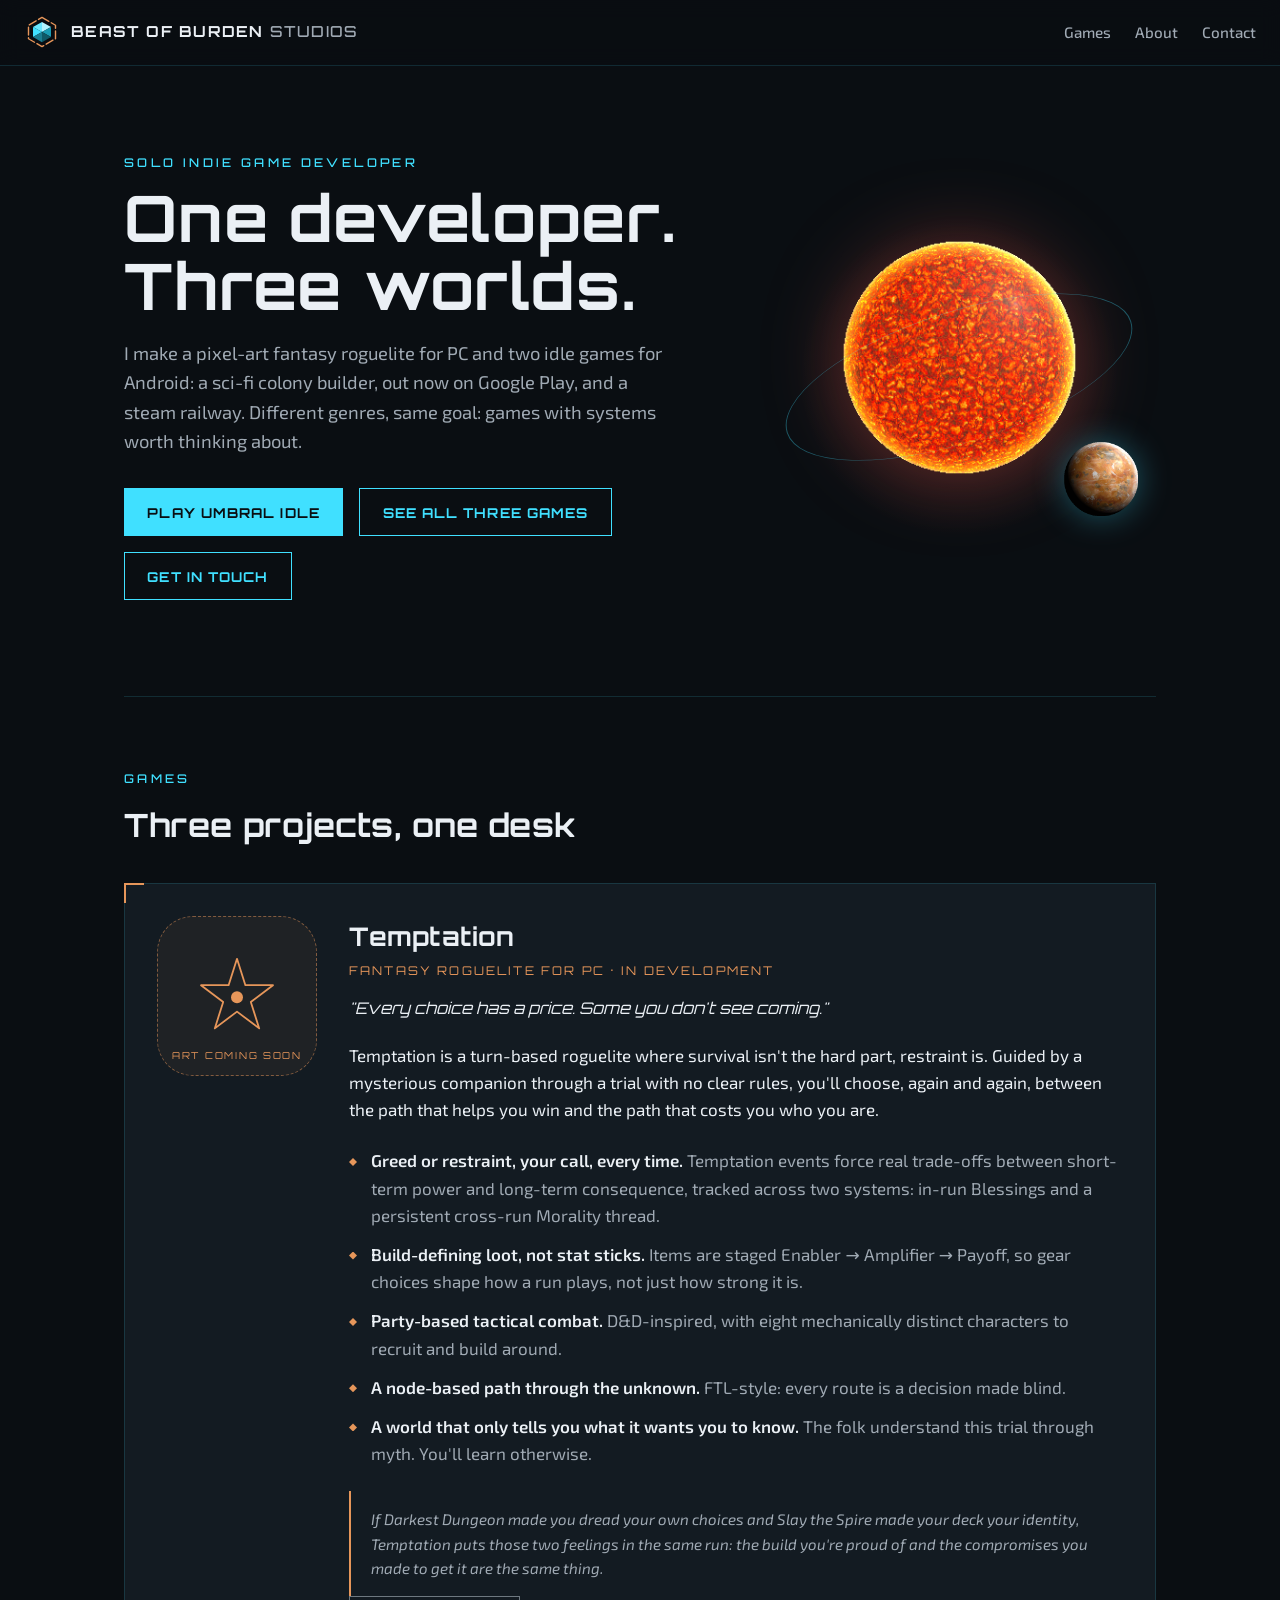
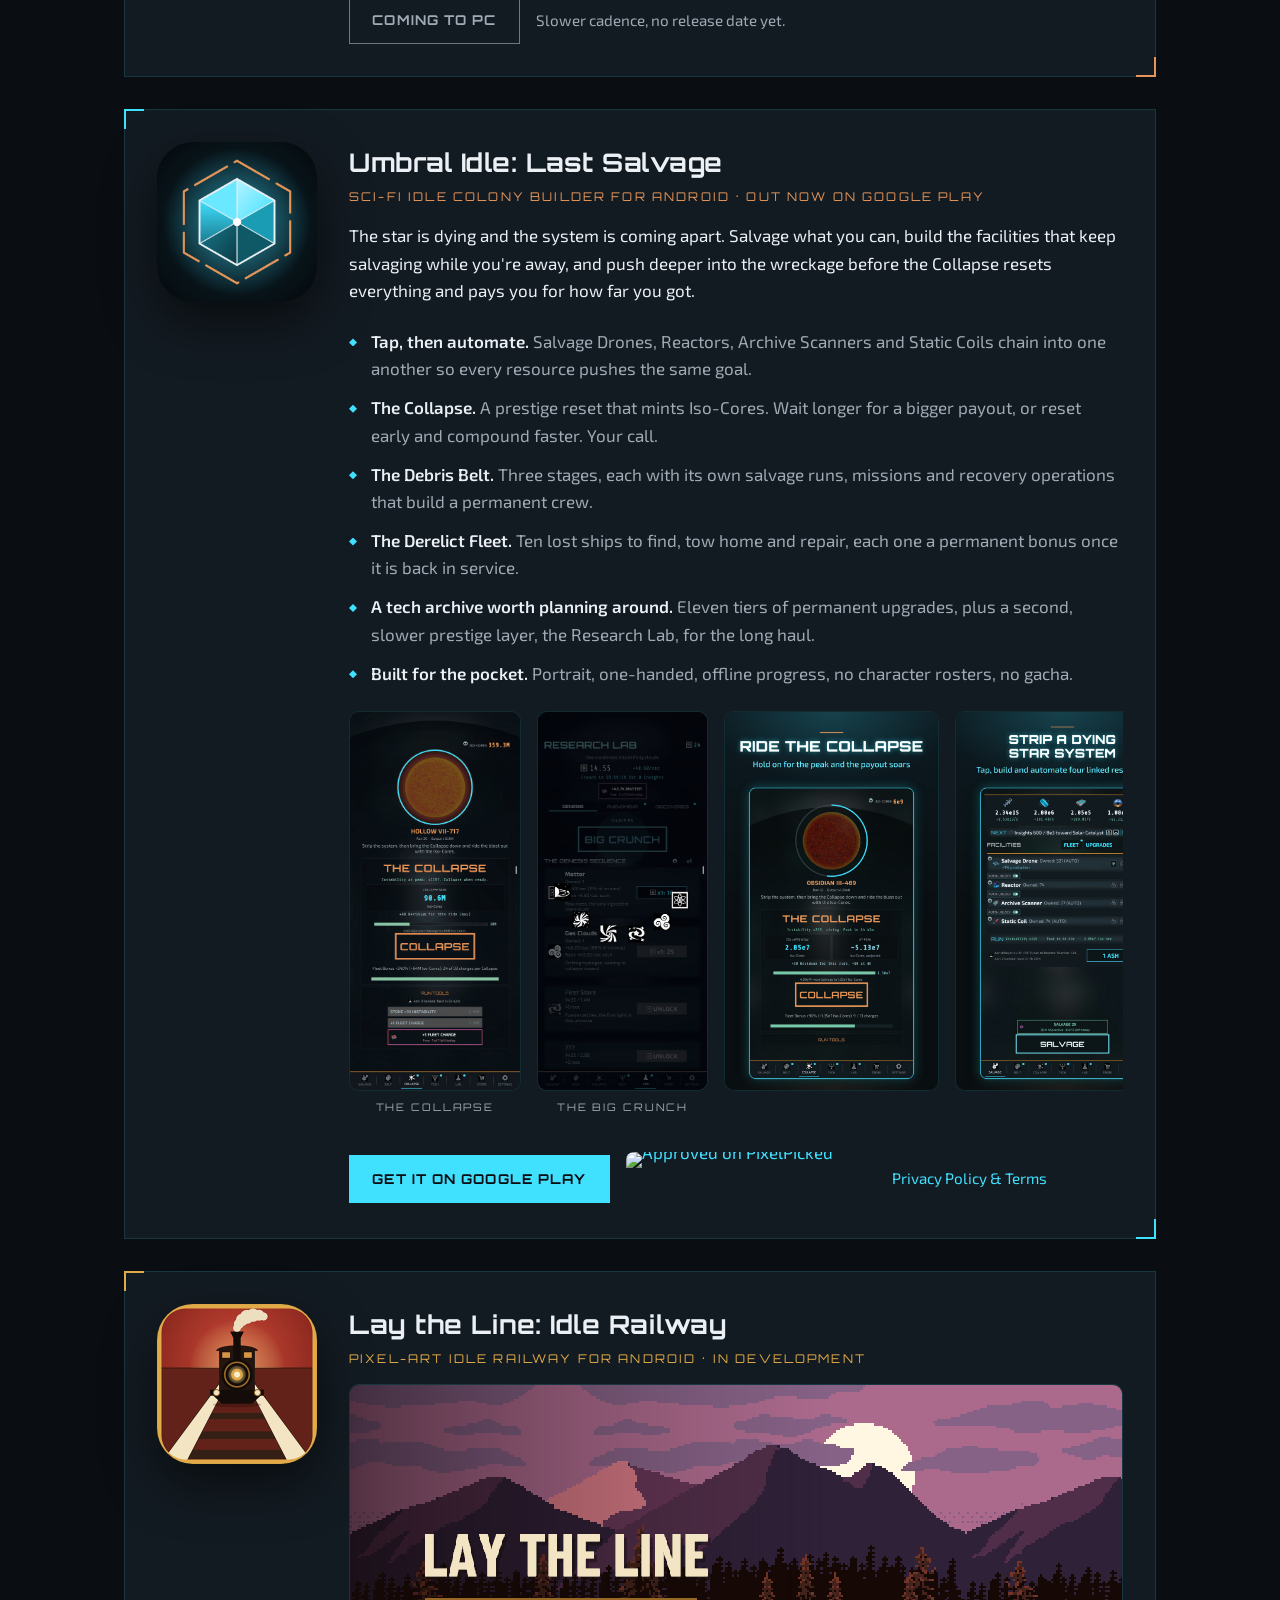
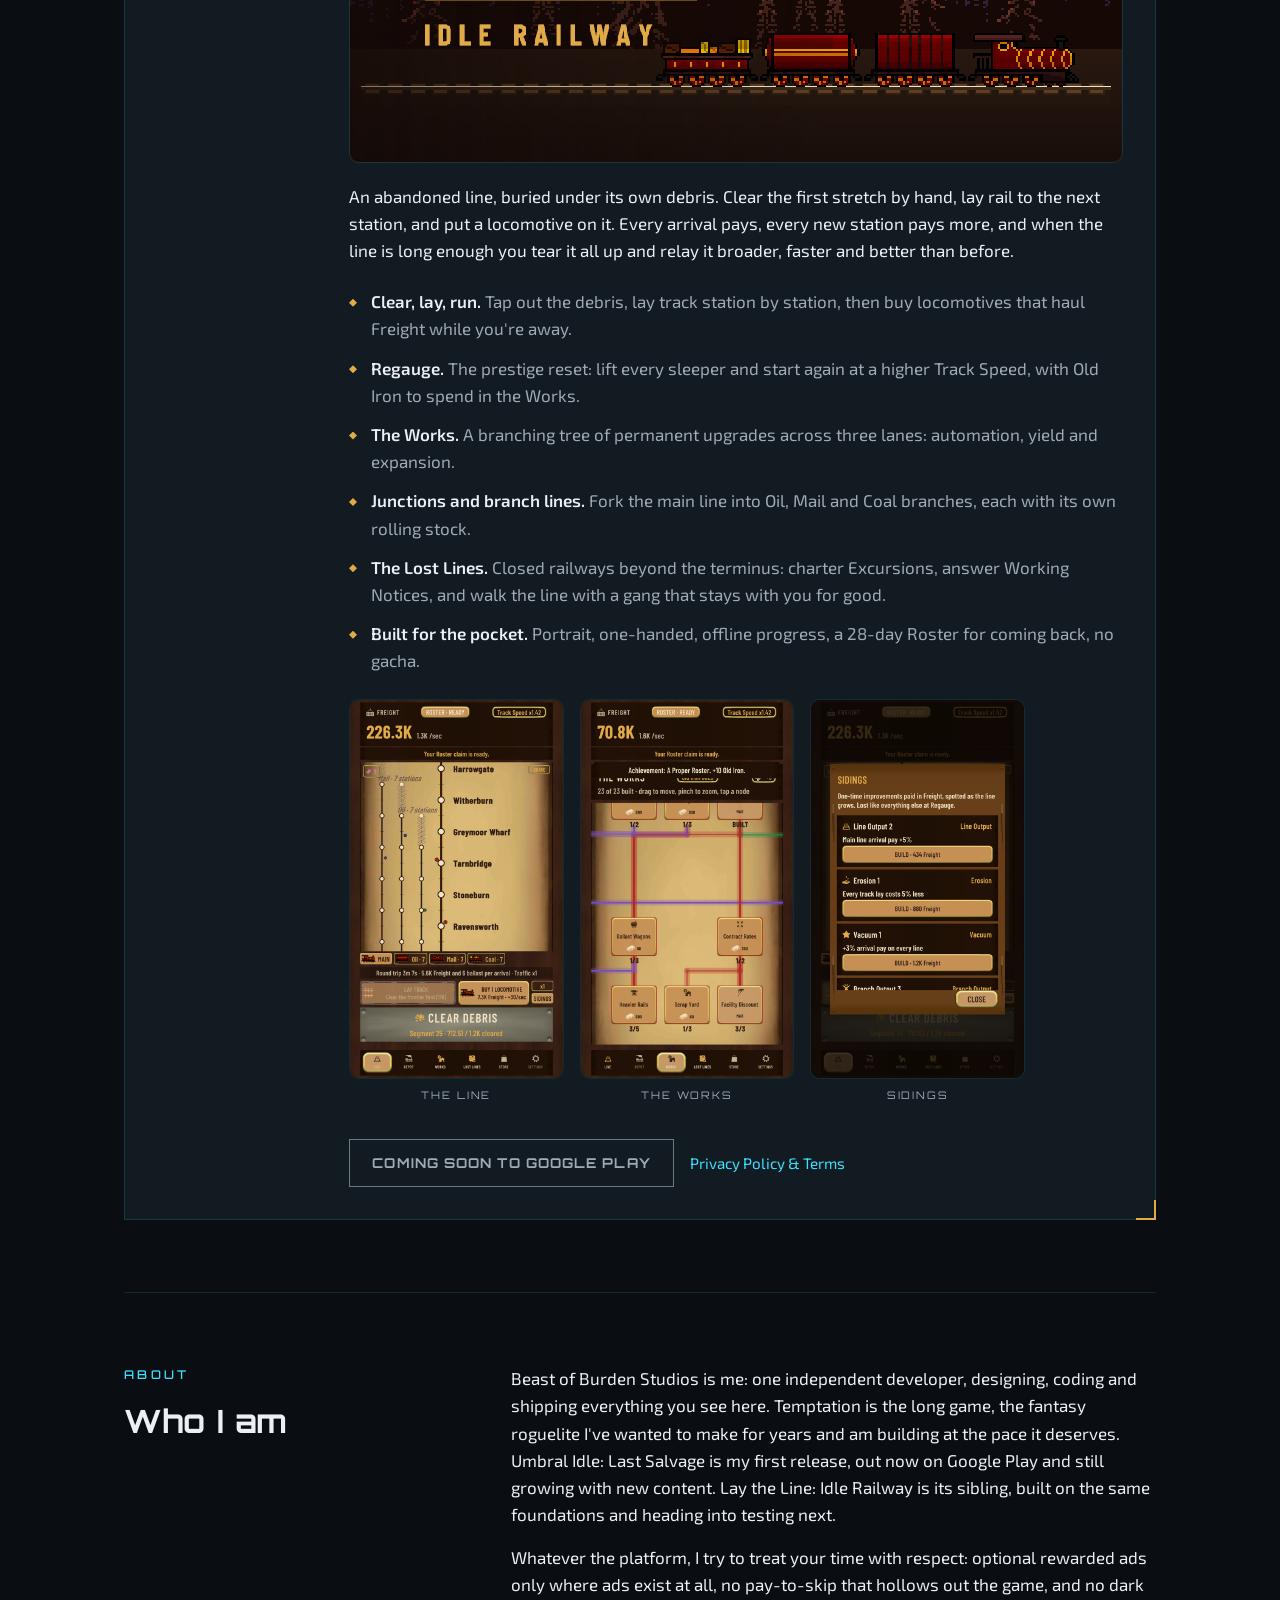
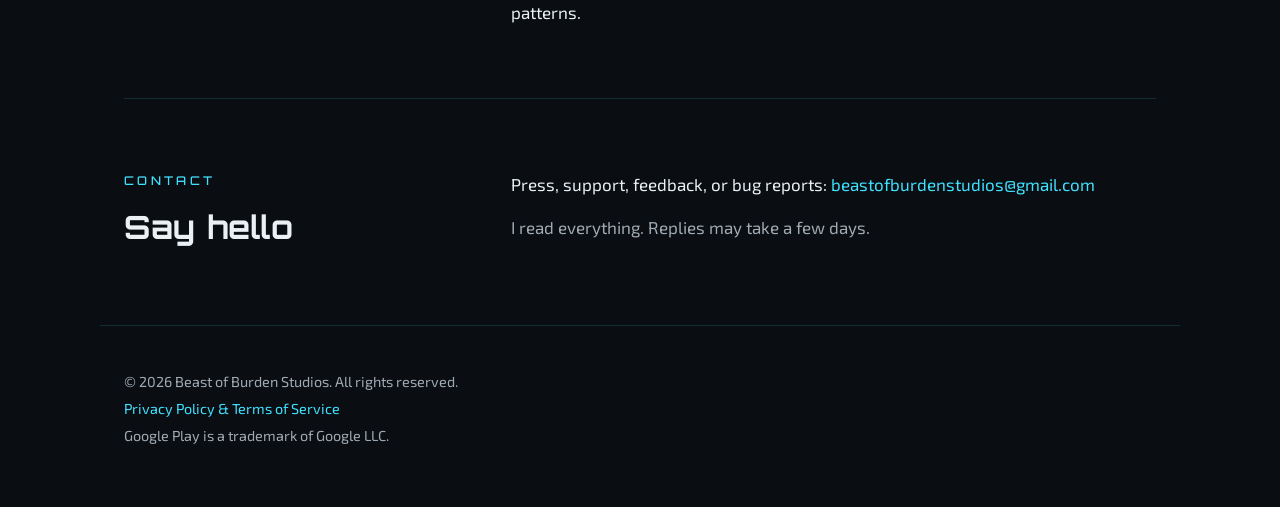
==== commit e38e6da6: "Umbral card: Collapse and Big Crunch cinematic GIFs plus the captioned store screenshots Replaces th" ====
--- a/index.html
+++ b/index.html
@@ -107,28 +107,39 @@
         </ul>
         <div class="screenshot-strip" role="group" aria-label="Umbral Idle: Last Salvage screenshots">
           <figure class="screenshot">
-            <img src="assets/screenshots/salvage.png" alt="The Salvage screen: facility list with Salvage Drone, Reactor and Archive Scanner above a large SALVAGE tap button" width="701" height="1237" loading="lazy">
-            <figcaption>Tap, buy, automate</figcaption>
-          </figure>
-          <figure class="screenshot">
-            <img src="assets/screenshots/collapse.png" alt="The Collapse screen: a dying red star above the Instability ring and the Collapse button" width="696" height="1238" loading="lazy">
+            <img src="assets/screenshots/umbral/collapse_cinematic.gif" alt="The Collapse in motion: the red star swells and burns out in a white flash, then a young yellow star lights up and the new system's name appears" width="480" height="1069" loading="lazy">
             <figcaption>The Collapse</figcaption>
           </figure>
           <figure class="screenshot">
-            <img src="assets/screenshots/belt.png" alt="The Debris Belt screen: a planet with stage navigation arrows above Missions and Crew tabs" width="695" height="1233" loading="lazy">
-            <figcaption>The Debris Belt</figcaption>
-          </figure>
-          <figure class="screenshot">
-            <img src="assets/screenshots/archive.png" alt="The Tech Archive screen: a branching node graph of upgrades split into Iso-Core tiers" width="696" height="1236" loading="lazy">
-            <figcaption>The Tech Archive</figcaption>
-          </figure>
-          <figure class="screenshot">
-            <img src="assets/screenshots/lab.png" alt="The Research Lab screen: the Genesis Sequence chain from Matter toward Solar Systems" width="696" height="1233" loading="lazy">
-            <figcaption>The Research Lab</figcaption>
-          </figure>
-          <figure class="screenshot">
-            <img src="assets/screenshots/splash.png" alt="The Umbral Idle: Last Salvage title card, the app icon over a starfield" width="695" height="1233" loading="lazy">
-            <figcaption>Title card</figcaption>
+            <img src="assets/screenshots/umbral/big_crunch_cinematic.gif" alt="The Big Crunch in motion: the Research Lab's stages are pulled into a single point, Insights count up, and a new cycle begins" width="480" height="1069" loading="lazy">
+            <figcaption>The Big Crunch</figcaption>
+          </figure>
+          <figure class="screenshot">
+            <img src="assets/screenshots/umbral/01_collapse.jpg" alt="Ride the Collapse: the Collapse screen with a dying red star, the Instability ring and the Iso-Core payout now and at the peak" width="720" height="1280" loading="lazy">
+          </figure>
+          <figure class="screenshot">
+            <img src="assets/screenshots/umbral/02_salvage.jpg" alt="Strip a dying star system: the Salvage screen with four linked facilities above the SALVAGE tap button" width="720" height="1280" loading="lazy">
+          </figure>
+          <figure class="screenshot">
+            <img src="assets/screenshots/umbral/03_archive.jpg" alt="Upgrades that last: the Tech Archive, eleven tiers of permanent upgrades in three lanes" width="720" height="1280" loading="lazy">
+          </figure>
+          <figure class="screenshot">
+            <img src="assets/screenshots/umbral/04_belt.jpg" alt="Send out the fleet: salvage runs and missions across the Debris Belt" width="720" height="1280" loading="lazy">
+          </figure>
+          <figure class="screenshot">
+            <img src="assets/screenshots/umbral/05_belt_frostmere.jpg" alt="Risk it or play it safe: choosing between a safe and a risky mission on Frostmere Drift" width="720" height="1280" loading="lazy">
+          </figure>
+          <figure class="screenshot">
+            <img src="assets/screenshots/umbral/06_belt_crew.jpg" alt="Rescue a permanent crew: a push-your-luck Recovery Operation" width="720" height="1280" loading="lazy">
+          </figure>
+          <figure class="screenshot">
+            <img src="assets/screenshots/umbral/07_lab.jpg" alt="A second prestige layer: the Research Lab's Genesis Sequence, from Matter toward Solar Systems" width="720" height="1280" loading="lazy">
+          </figure>
+          <figure class="screenshot">
+            <img src="assets/screenshots/umbral/08_lab_discoveries.jpg" alt="Chart the stars: the Discoveries star chart of permanent upgrades" width="720" height="1280" loading="lazy">
+          </figure>
+          <figure class="screenshot">
+            <img src="assets/screenshots/umbral/09_lab_phenomena.jpg" alt="100 Phenomena to uncover: the Phenomena list, with new entries revealed as you grow" width="720" height="1280" loading="lazy">
           </figure>
         </div>
         <div class="game-actions">
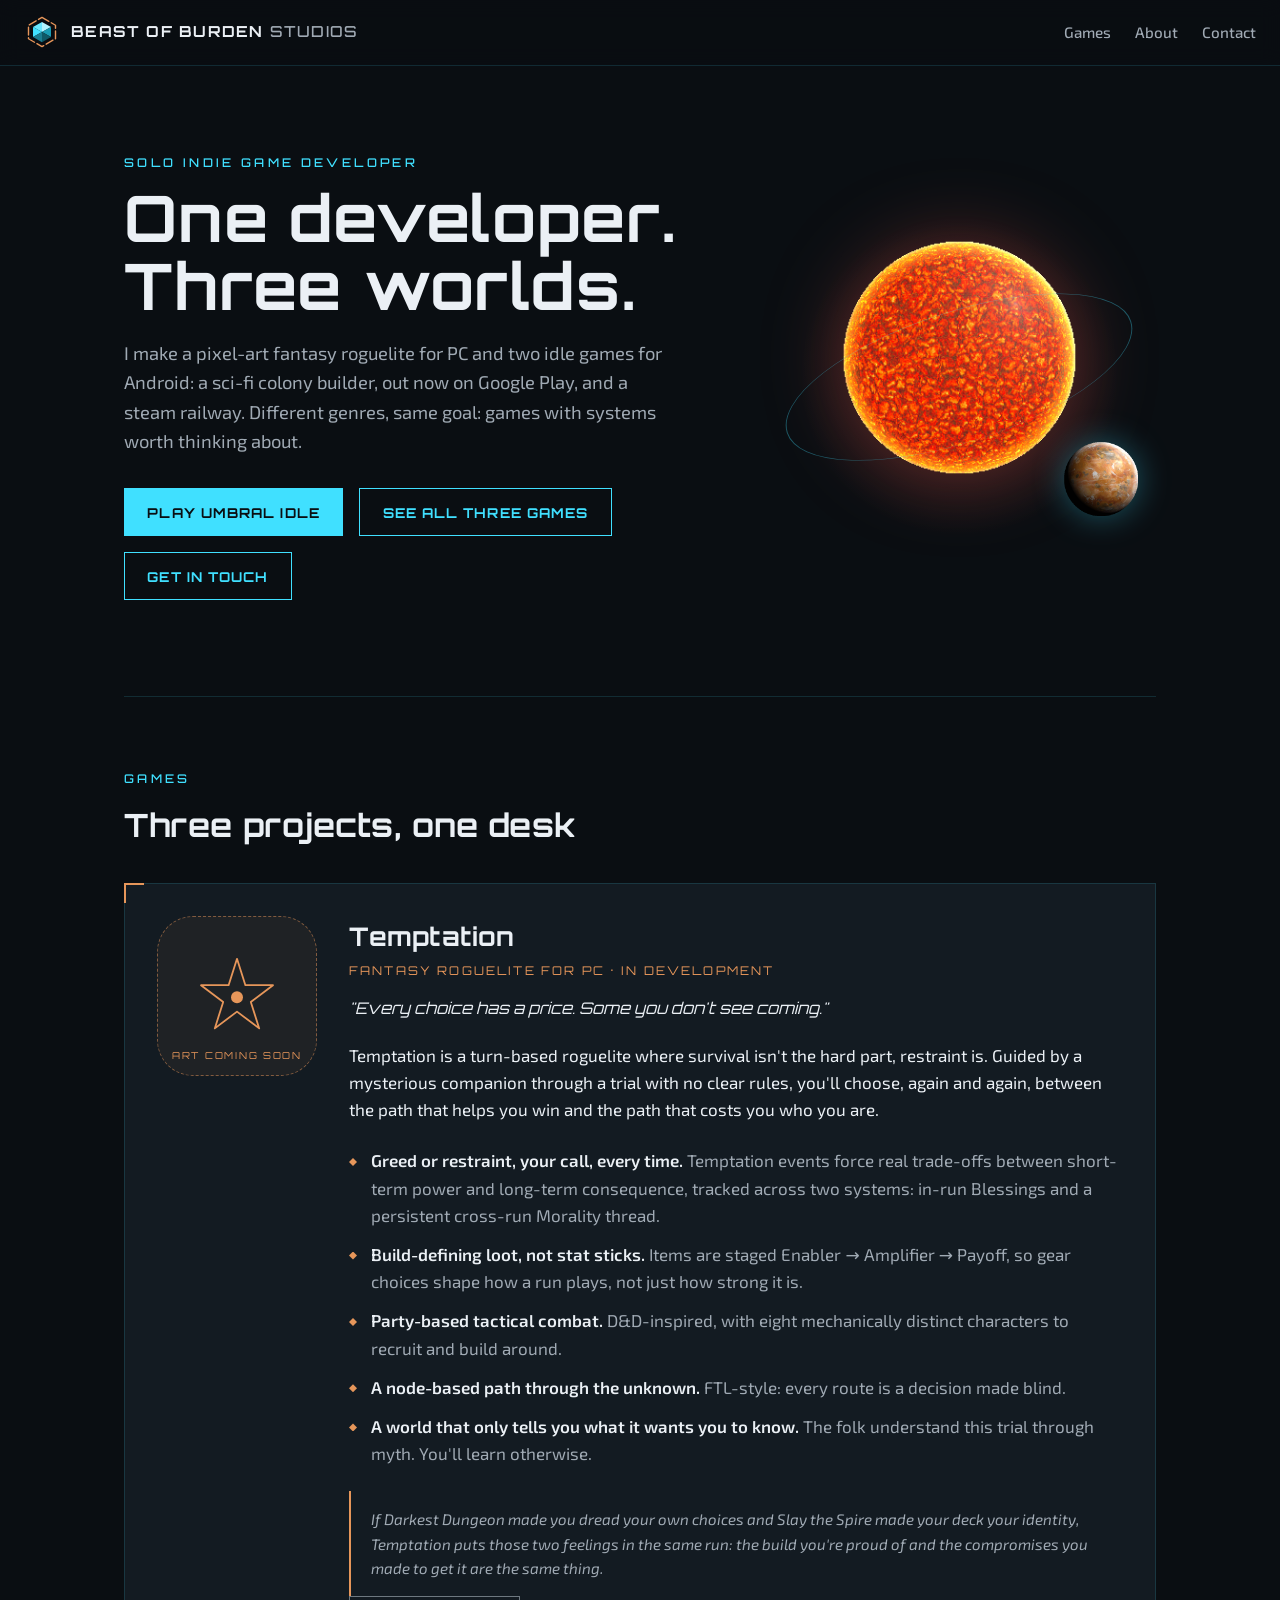
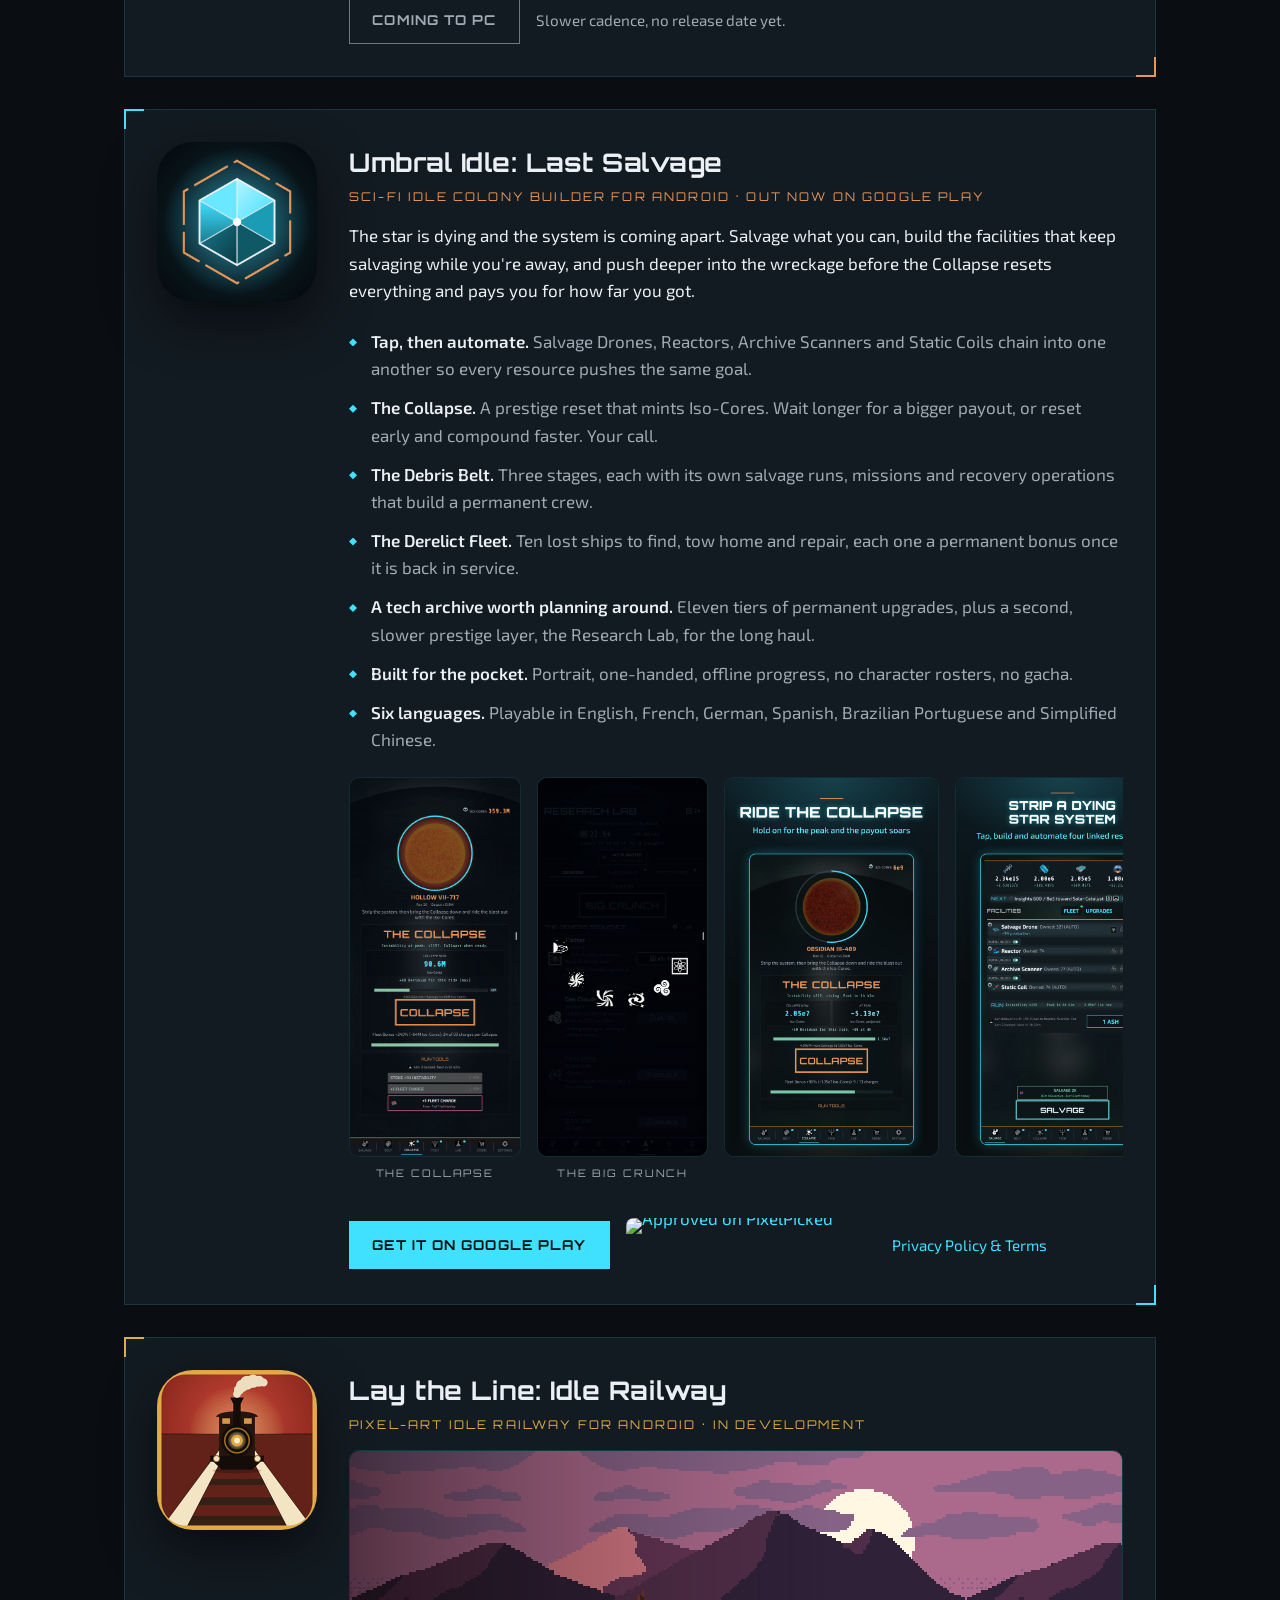
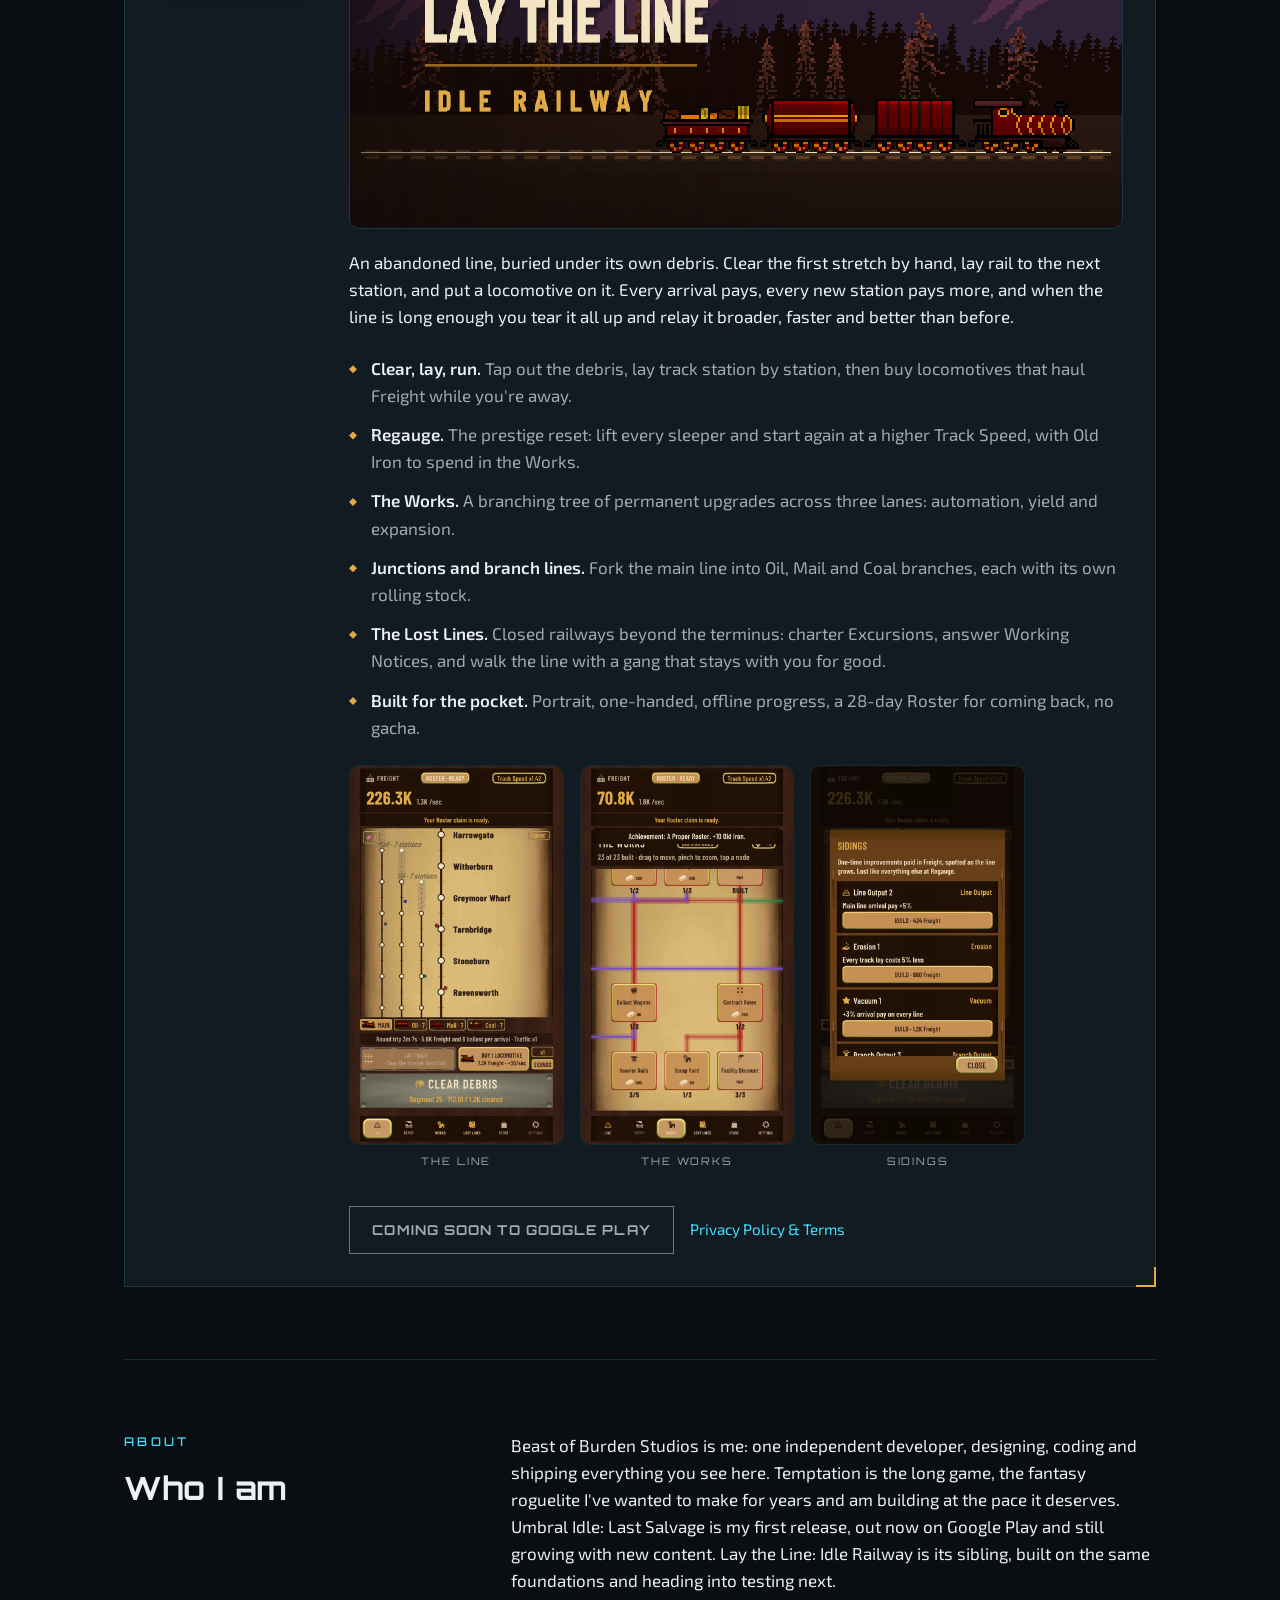
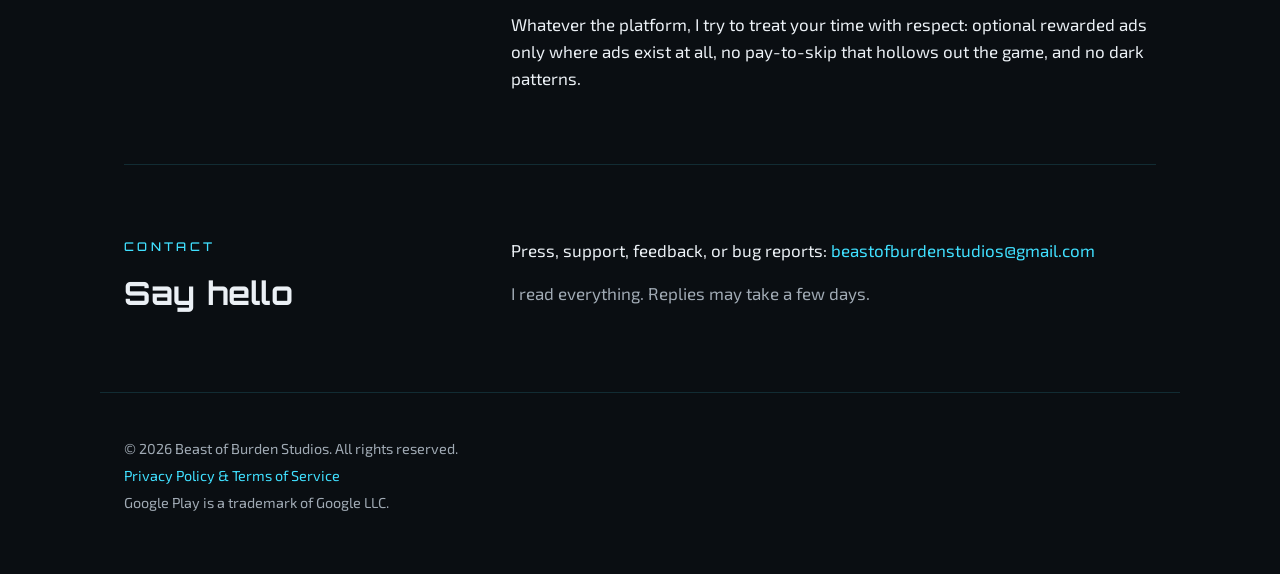
==== commit 79597dea: "Umbral card: list the six supported languages Co-Authored-By: Claude Opus 5.5 <noreply@anthropic.com" ====
--- a/index.html
+++ b/index.html
@@ -104,6 +104,7 @@
           <li><span class="feature-title">The Derelict Fleet.</span> Ten lost ships to find, tow home and repair, each one a permanent bonus once it is back in service.</li>
           <li><span class="feature-title">A tech archive worth planning around.</span> Eleven tiers of permanent upgrades, plus a second, slower prestige layer, the Research Lab, for the long haul.</li>
           <li><span class="feature-title">Built for the pocket.</span> Portrait, one-handed, offline progress, no character rosters, no gacha.</li>
+          <li><span class="feature-title">Six languages.</span> Playable in English, French, German, Spanish, Brazilian Portuguese and Simplified Chinese.</li>
         </ul>
         <div class="screenshot-strip" role="group" aria-label="Umbral Idle: Last Salvage screenshots">
           <figure class="screenshot">
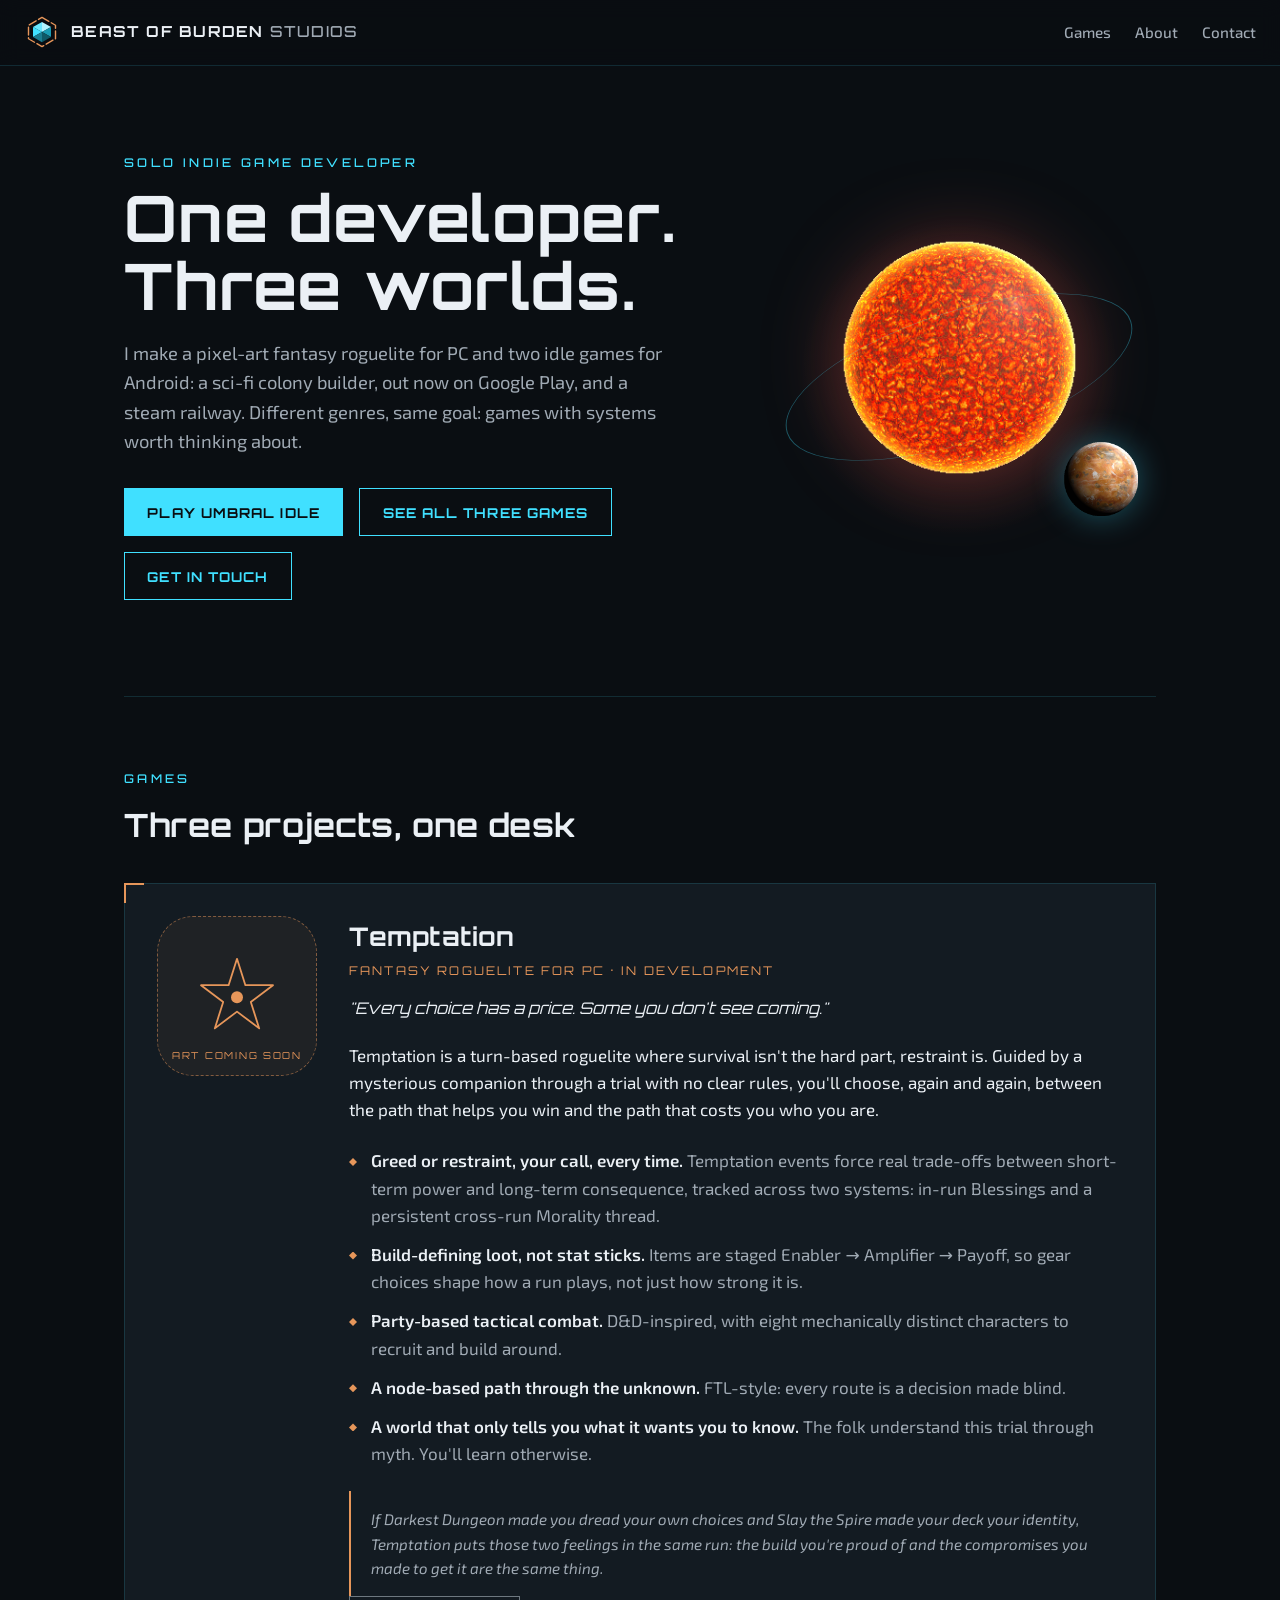
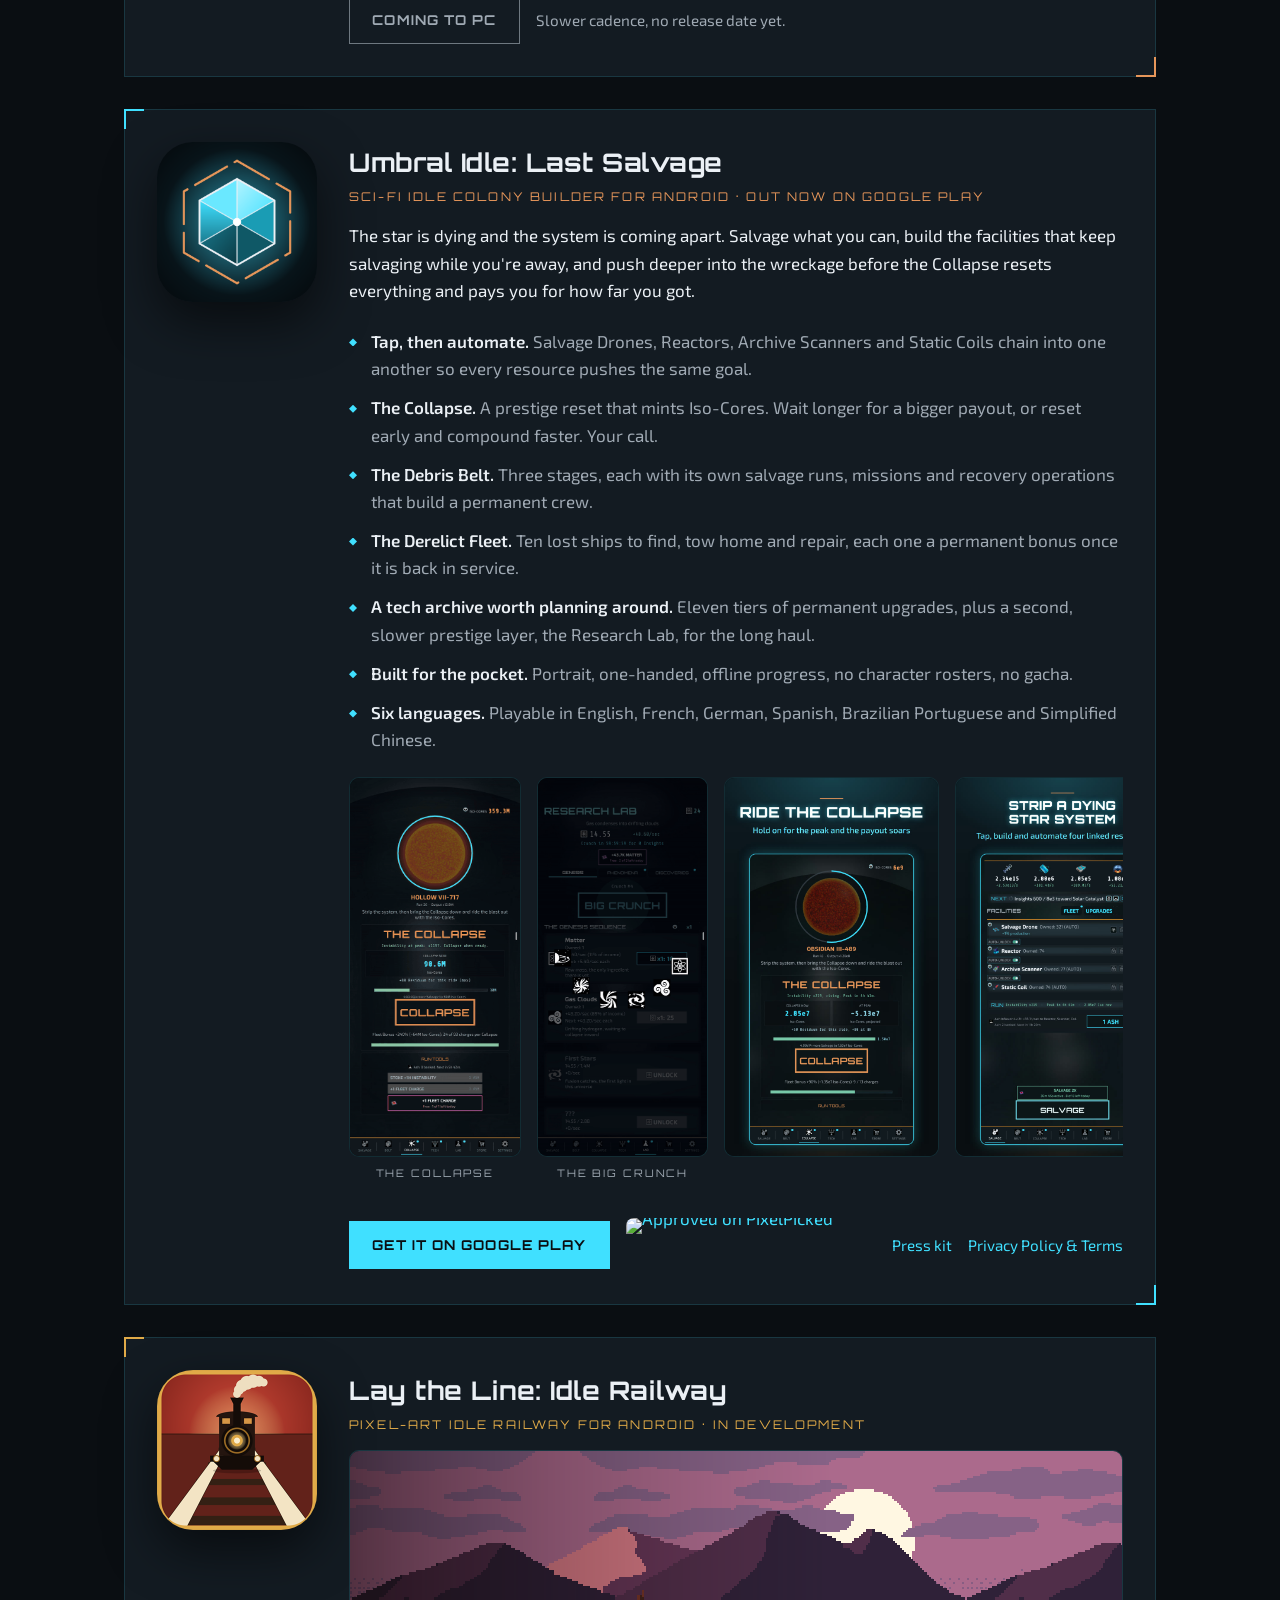
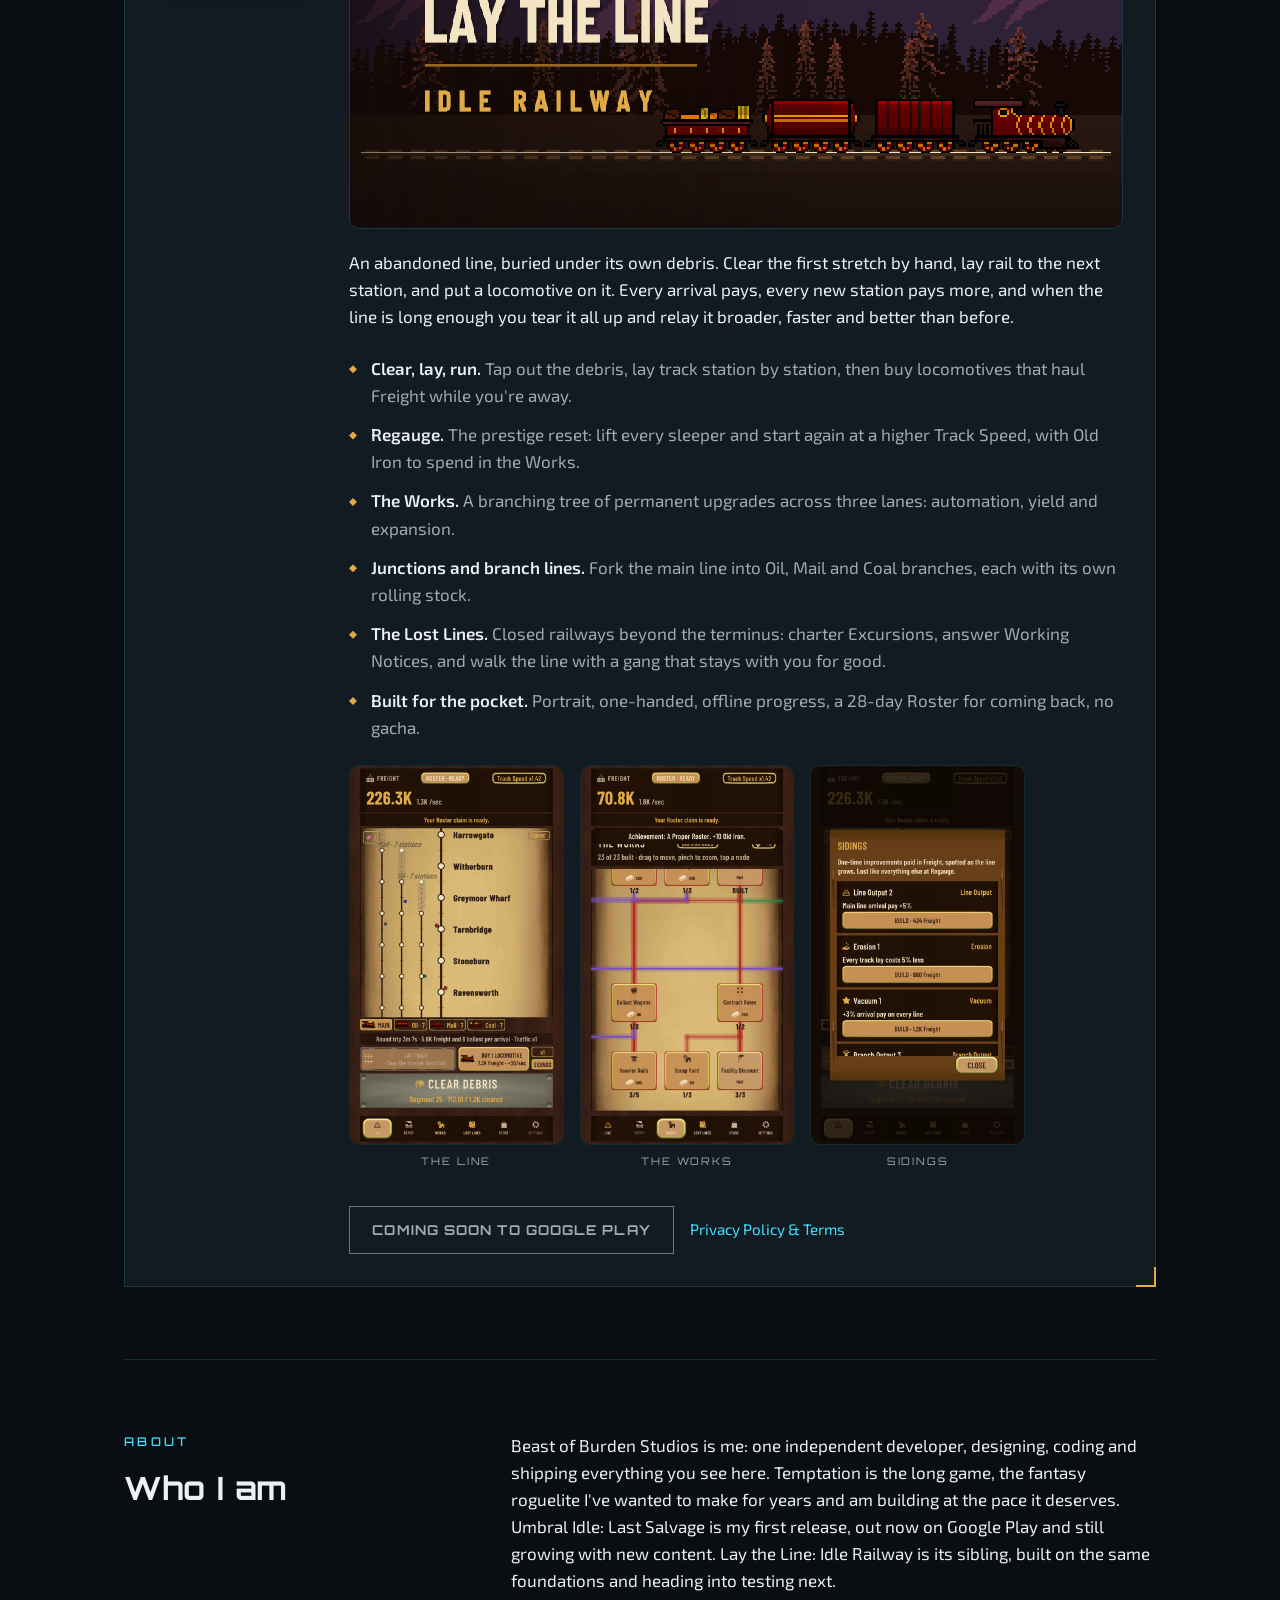
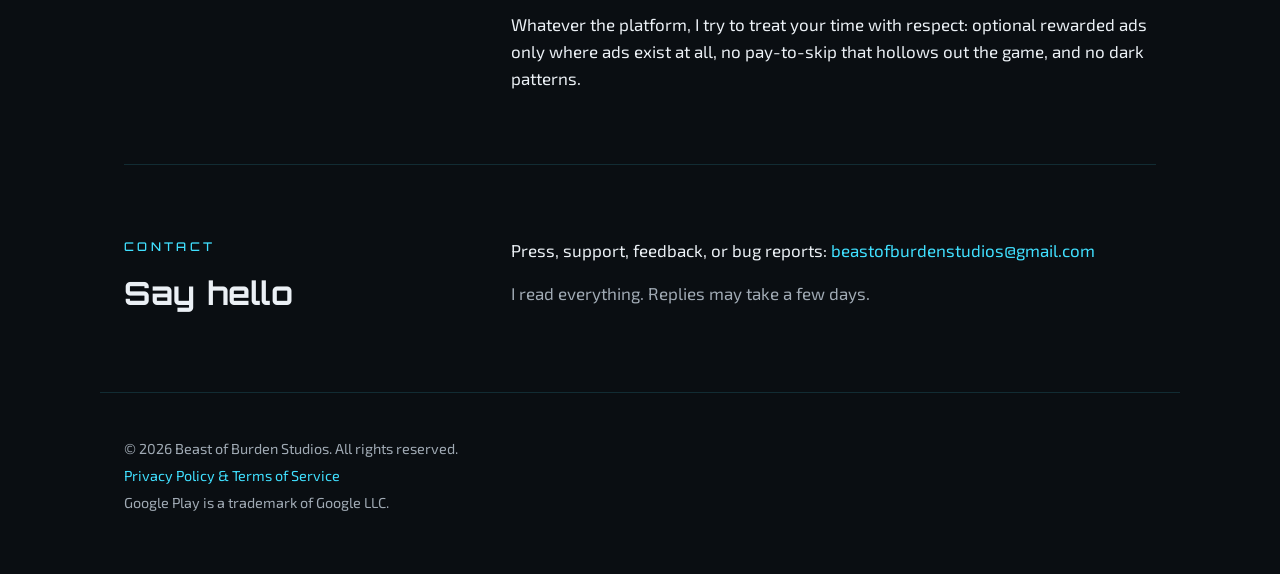
==== commit 2c3c7633: "Add the Umbral Idle press kit page and link it from the game card Fact sheet, descriptions, features" ====
--- a/index.html
+++ b/index.html
@@ -149,6 +149,7 @@
           <a class="pixelpicked-badge" href="https://pixelpicked.com/game/2ogUSsJbodh/umbral-idle-last-salvage/" target="_blank" rel="noopener">
             <img src="https://api.pixelpicked.com/api/badges/2ogUSsJbodh/live.png?theme=dark" width="250" height="54" alt="Approved on PixelPicked" loading="lazy" />
           </a>
+          <a class="text-link" href="umbral/press/">Press kit</a>
           <a class="text-link" href="https://jumentous.github.io/Project-ISO/">Privacy Policy &amp; Terms</a>
         </div>
       </div>
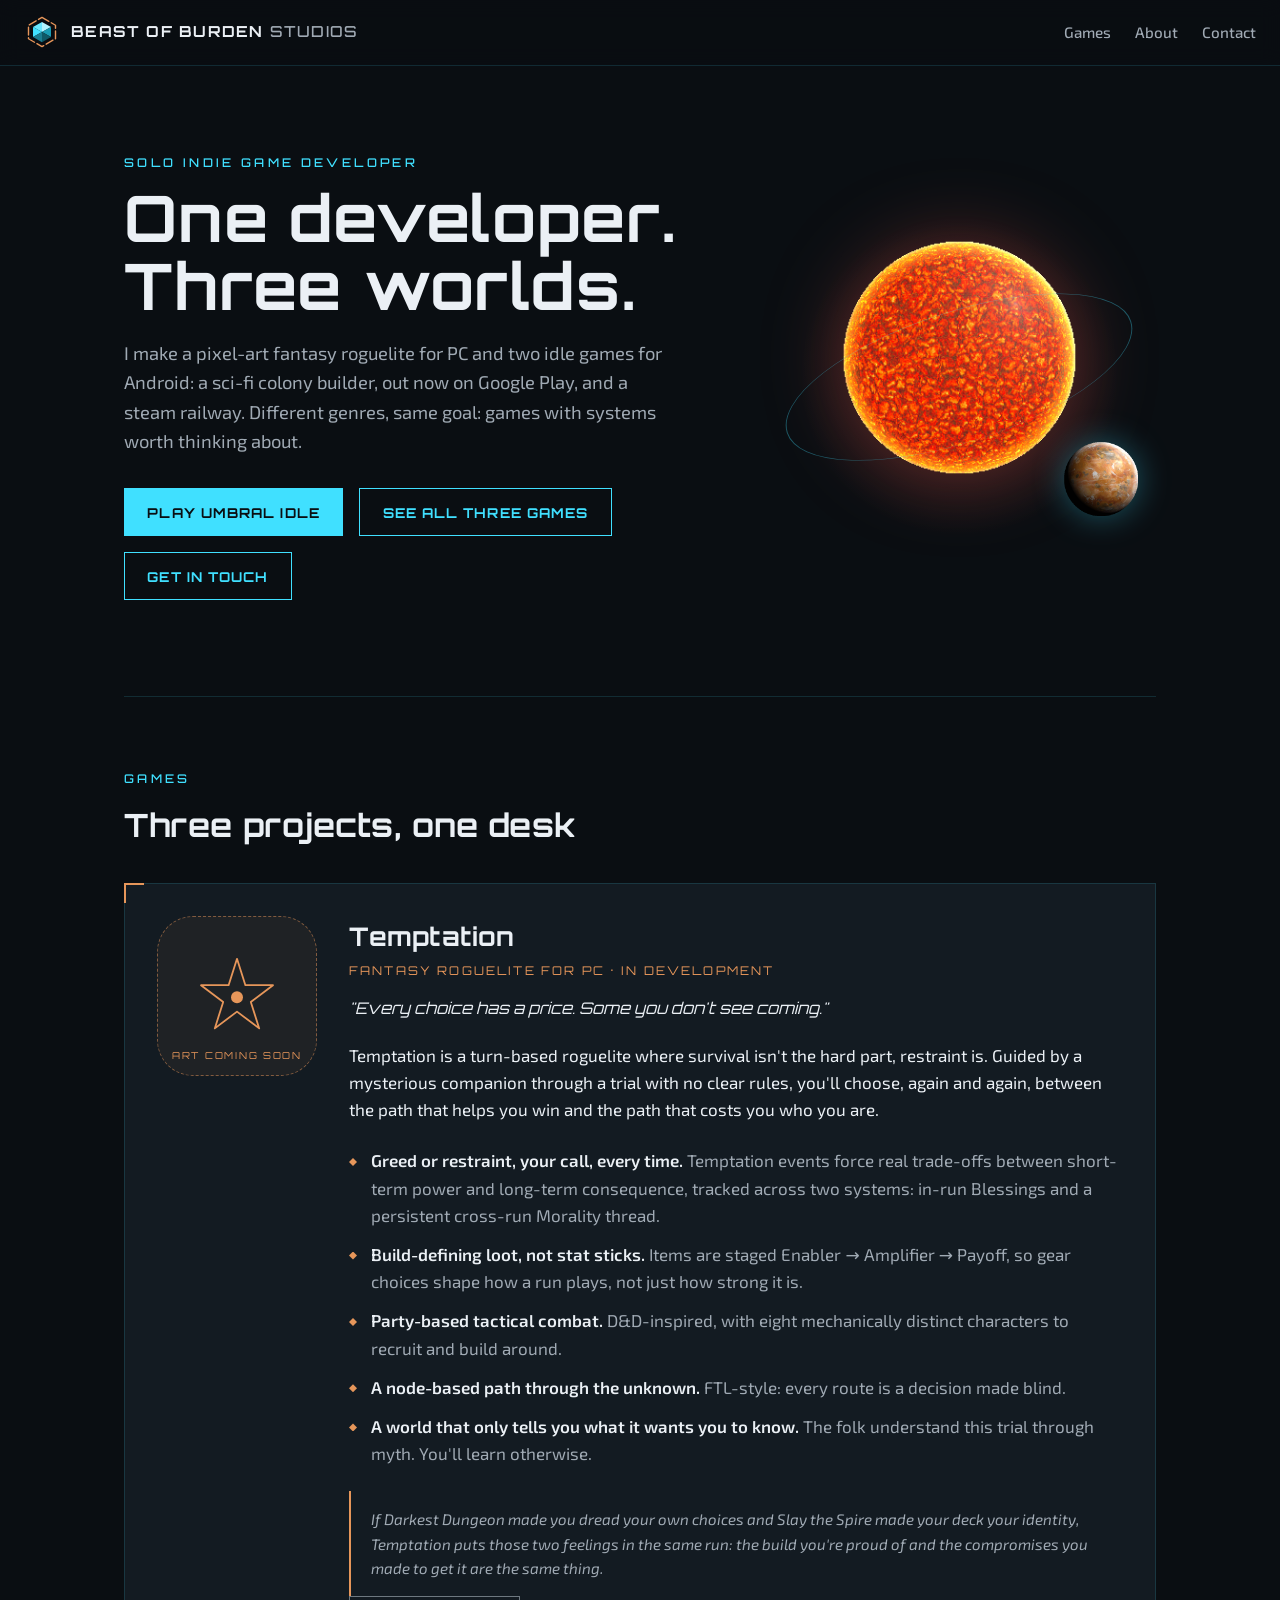
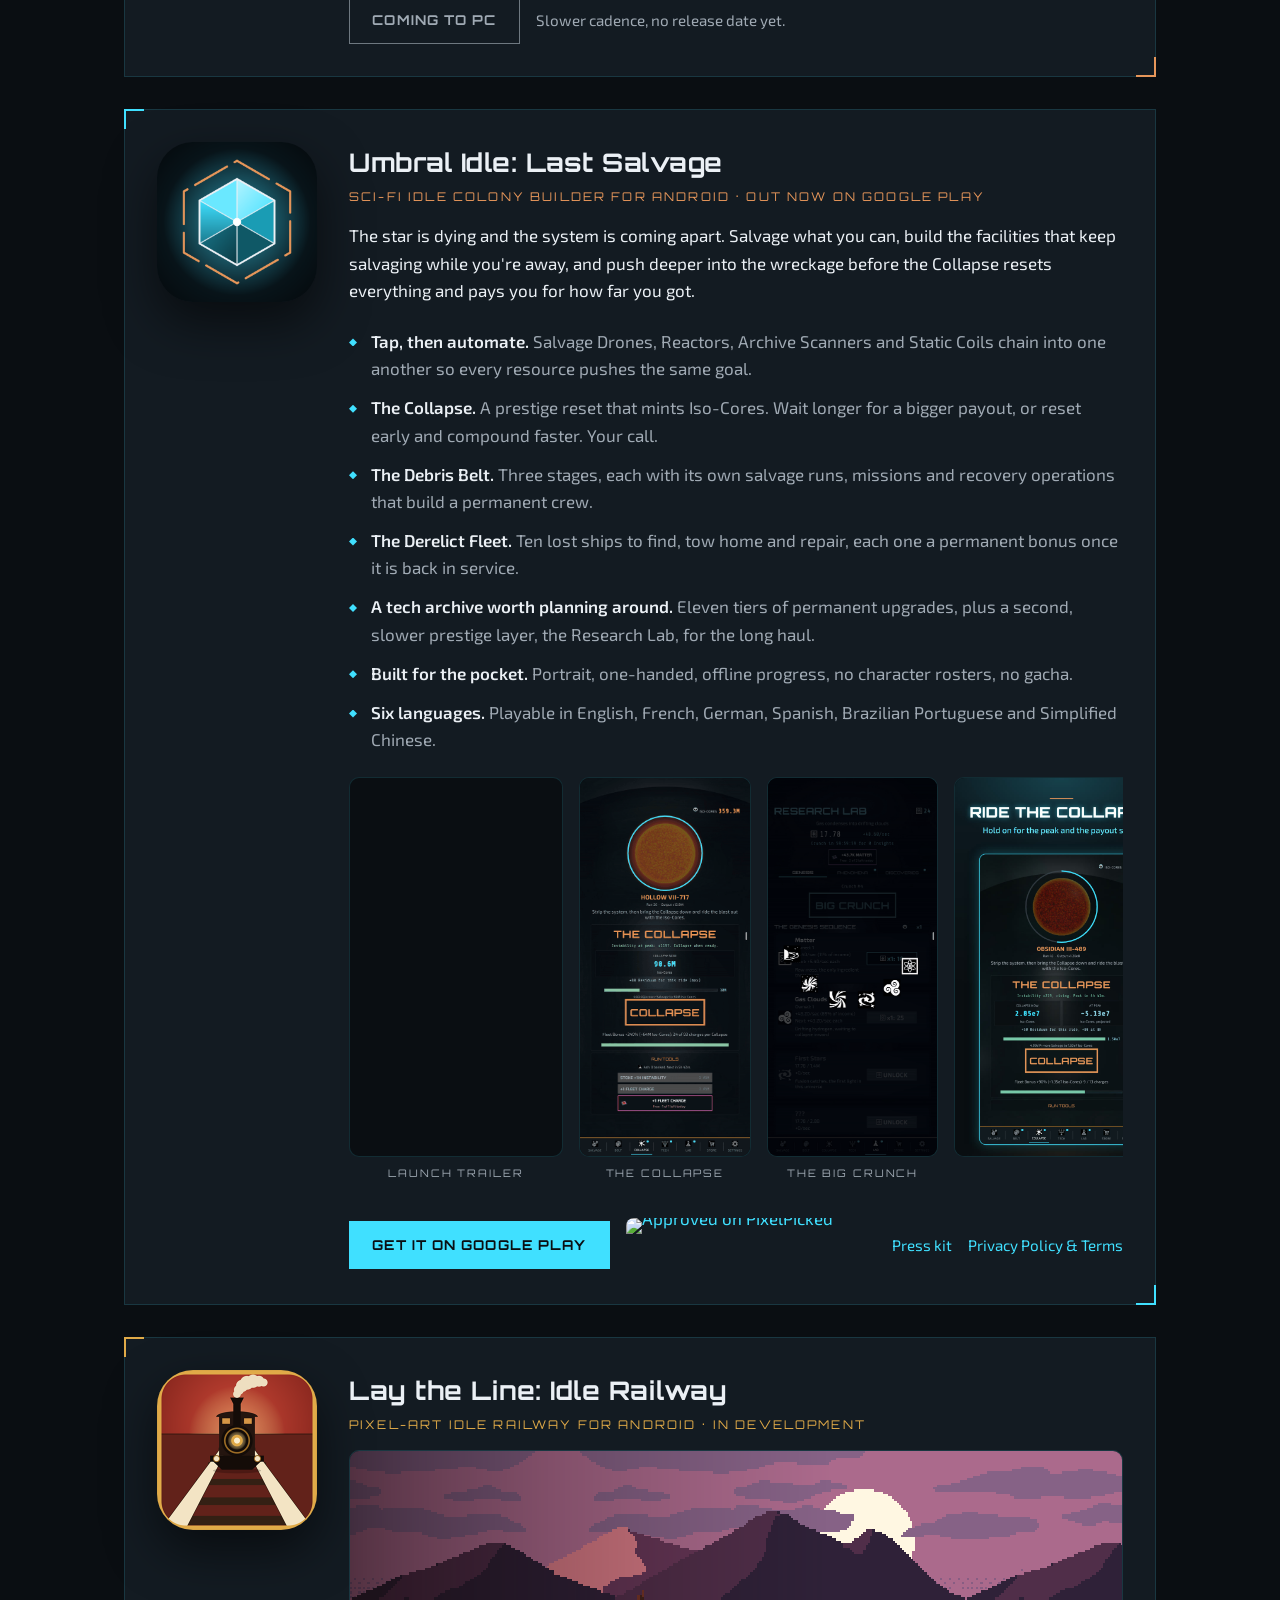
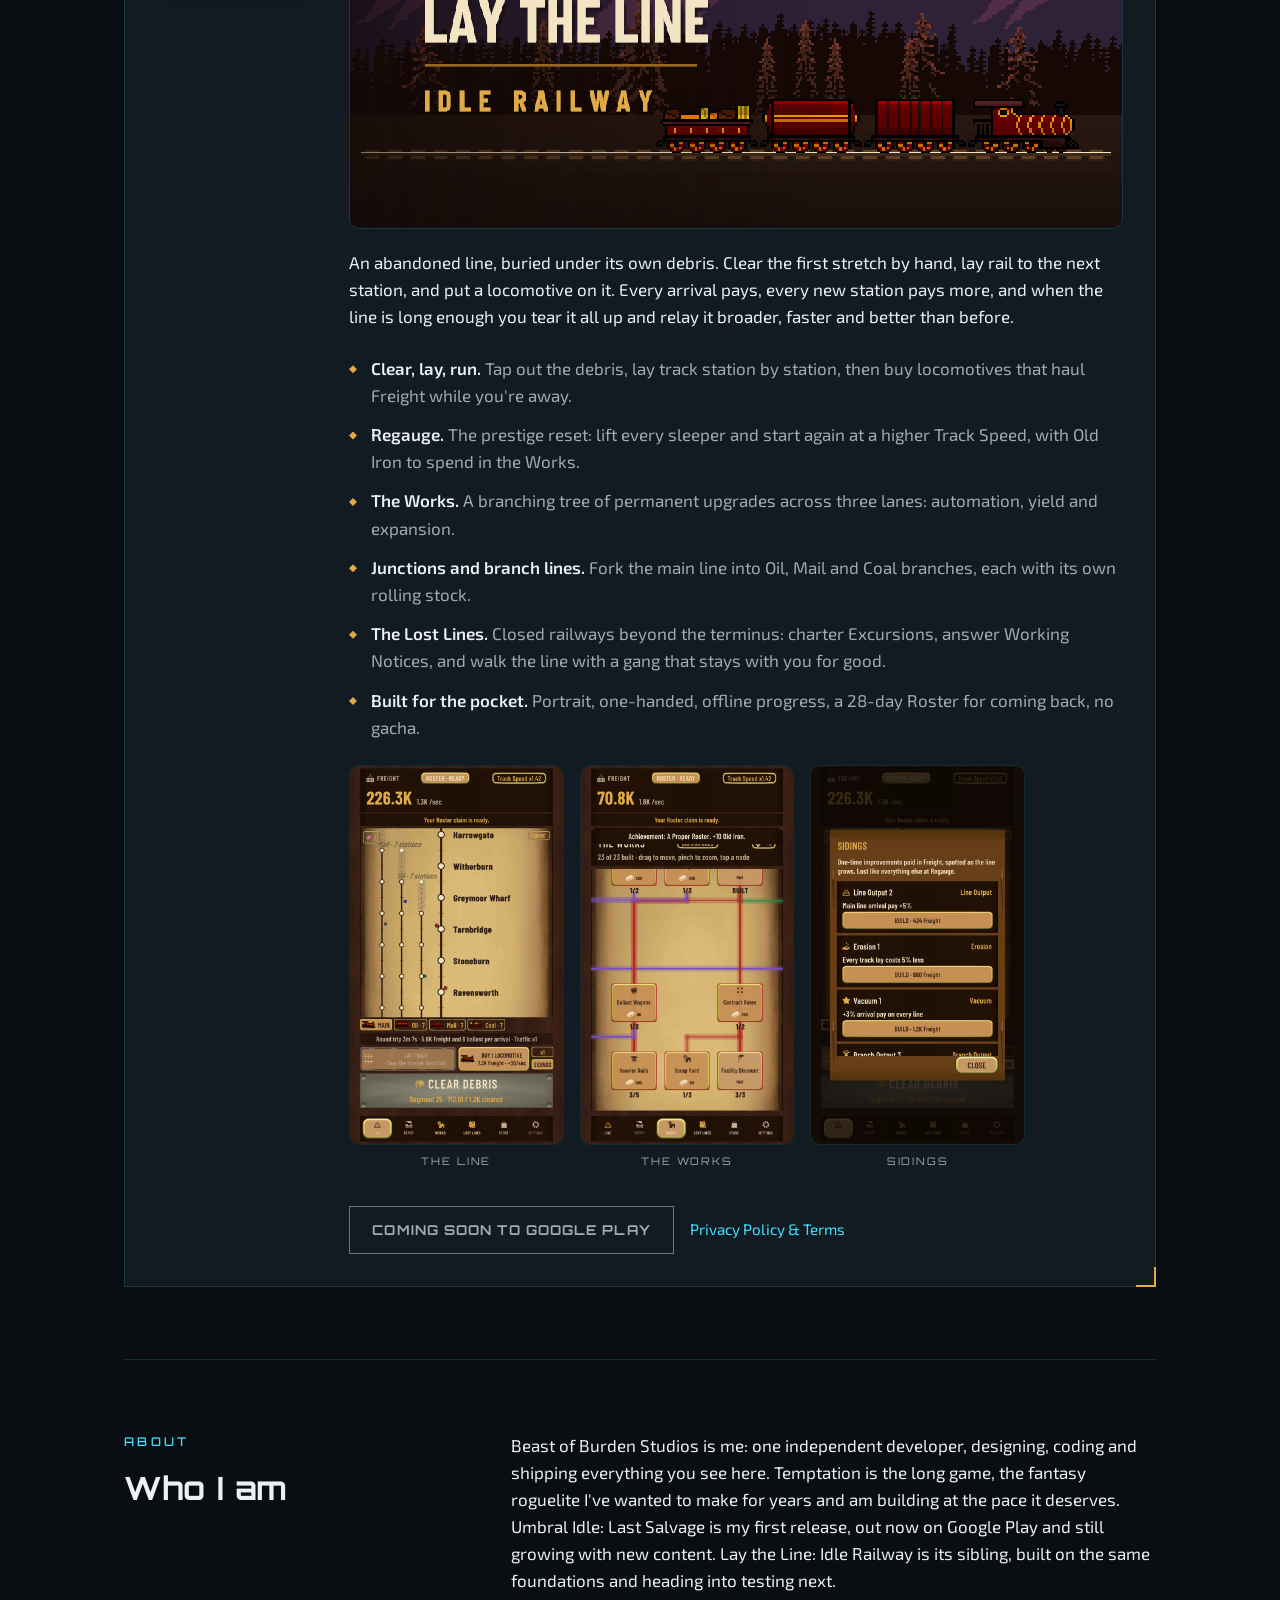
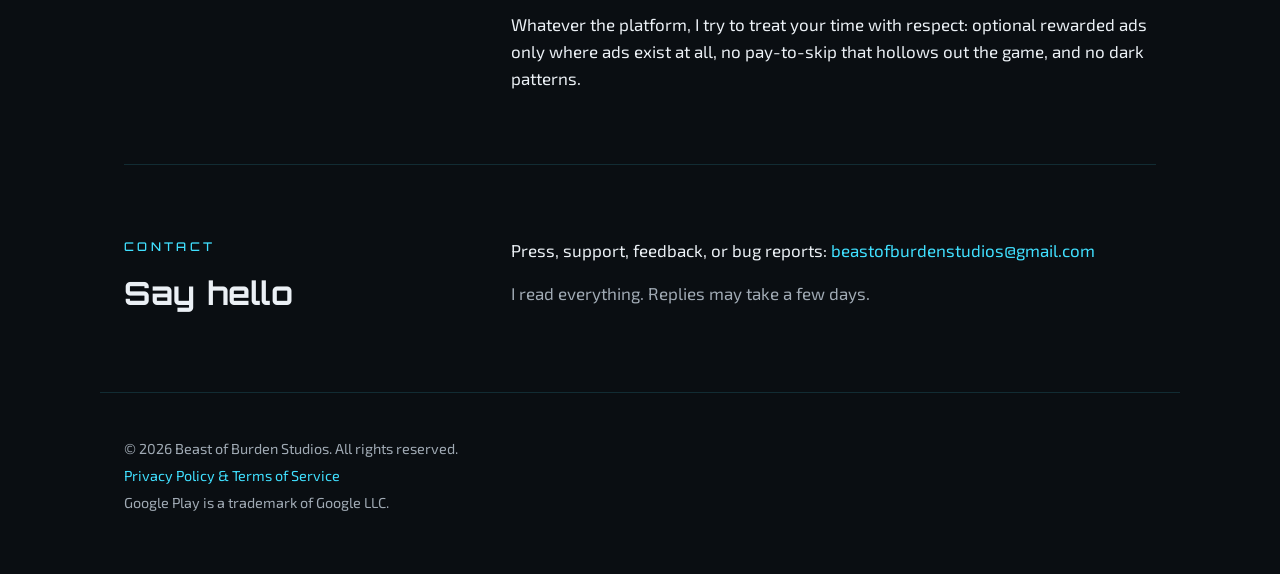
==== commit 4e0e4ebe: "Launch trailer on the homepage and press kit Homepage: YouTube Short embedded as the first tile of t" ====
--- a/index.html
+++ b/index.html
@@ -107,6 +107,11 @@
           <li><span class="feature-title">Six languages.</span> Playable in English, French, German, Spanish, Brazilian Portuguese and Simplified Chinese.</li>
         </ul>
         <div class="screenshot-strip" role="group" aria-label="Umbral Idle: Last Salvage screenshots">
+          <!-- Launch trailer (YouTube Short, privacy-enhanced embed) -->
+          <figure class="screenshot">
+            <iframe src="https://www.youtube-nocookie.com/embed/GBGlV24xF-A" title="Umbral Idle: Last Salvage launch trailer" width="214" height="380" loading="lazy" allow="accelerometer; encrypted-media; gyroscope; picture-in-picture; fullscreen" allowfullscreen></iframe>
+            <figcaption>Launch trailer</figcaption>
+          </figure>
           <figure class="screenshot">
             <img src="assets/screenshots/umbral/collapse_cinematic.gif" alt="The Collapse in motion: the red star swells and burns out in a white flash, then a young yellow star lights up and the new system's name appears" width="480" height="1069" loading="lazy">
             <figcaption>The Collapse</figcaption>
--- a/style.css
+++ b/style.css
@@ -341,6 +341,14 @@
   border-radius: 10px;
   background: var(--bg);
 }
+.screenshot iframe {
+  display: block;
+  height: 380px;
+  width: 214px;
+  border: 1px solid var(--rule);
+  border-radius: 10px;
+  background: var(--bg);
+}
 .screenshot figcaption {
   margin-top: 0.5rem;
   font-family: var(--display);
